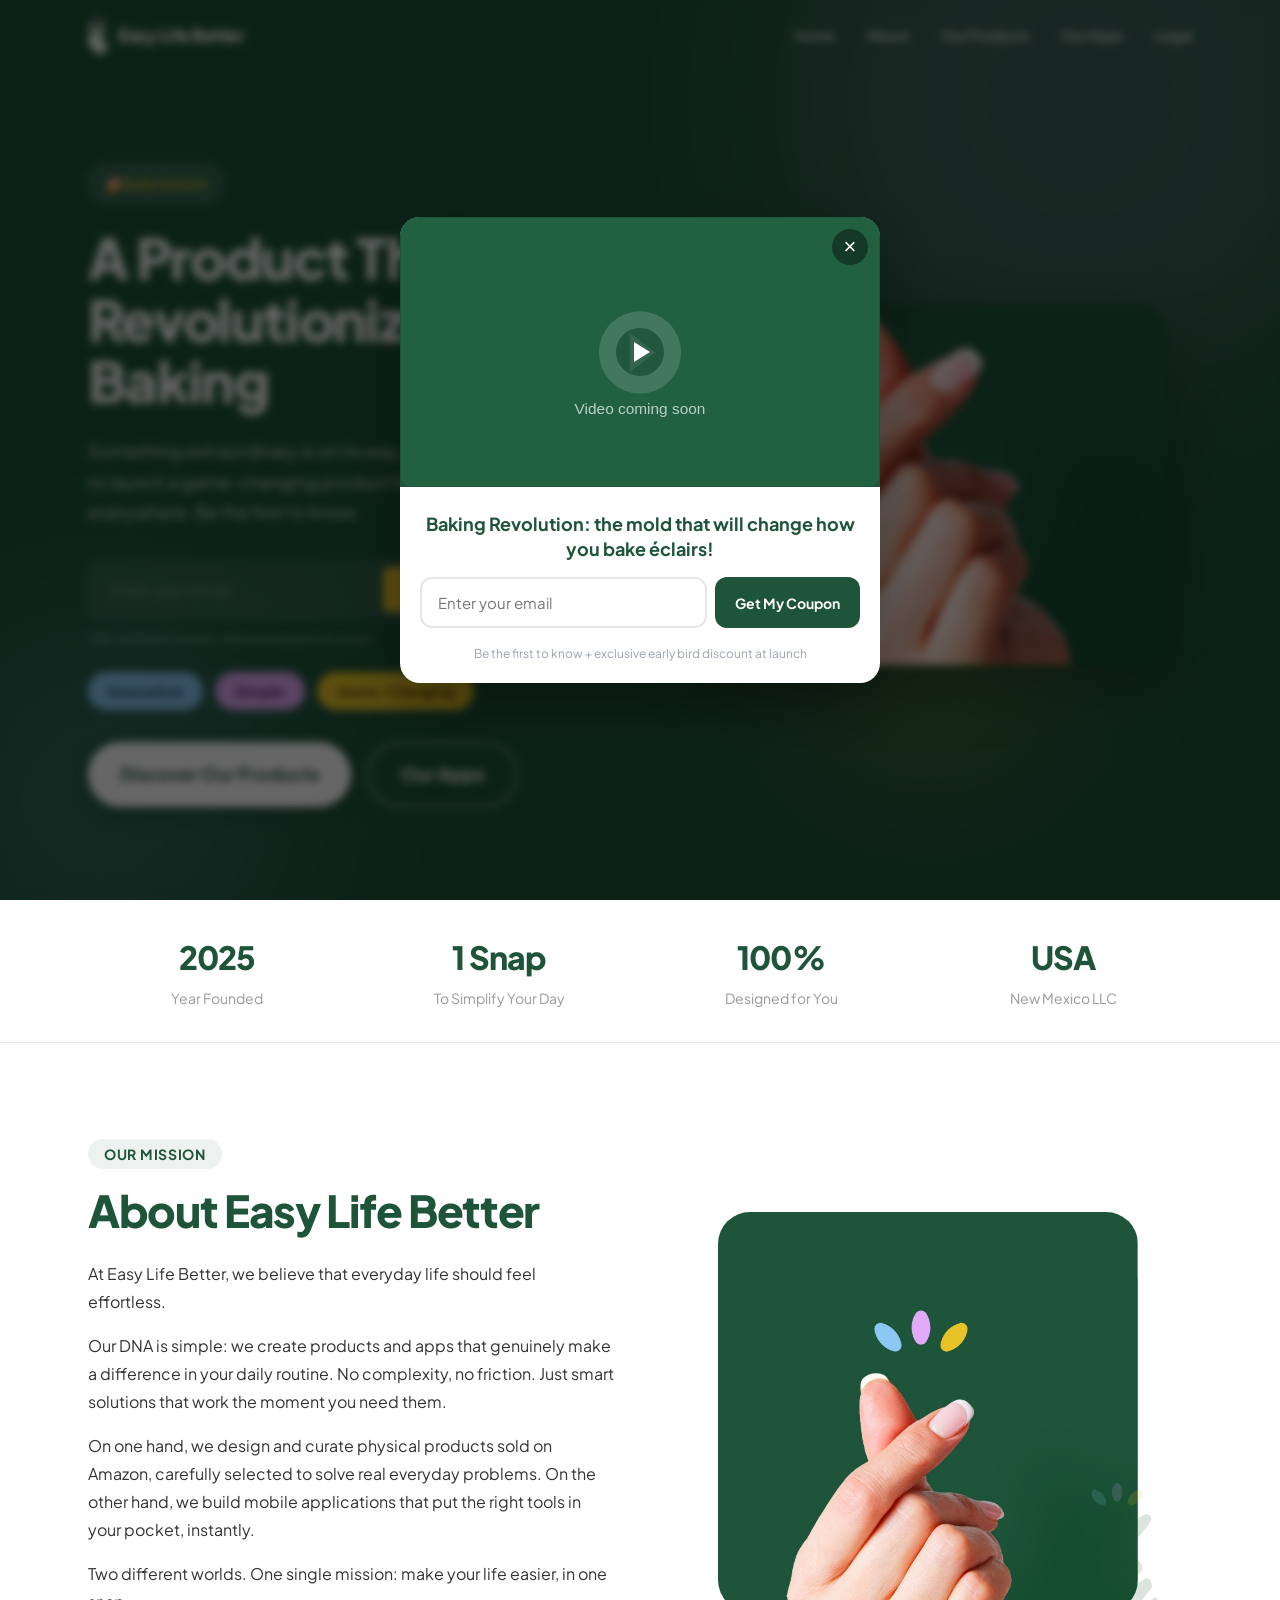
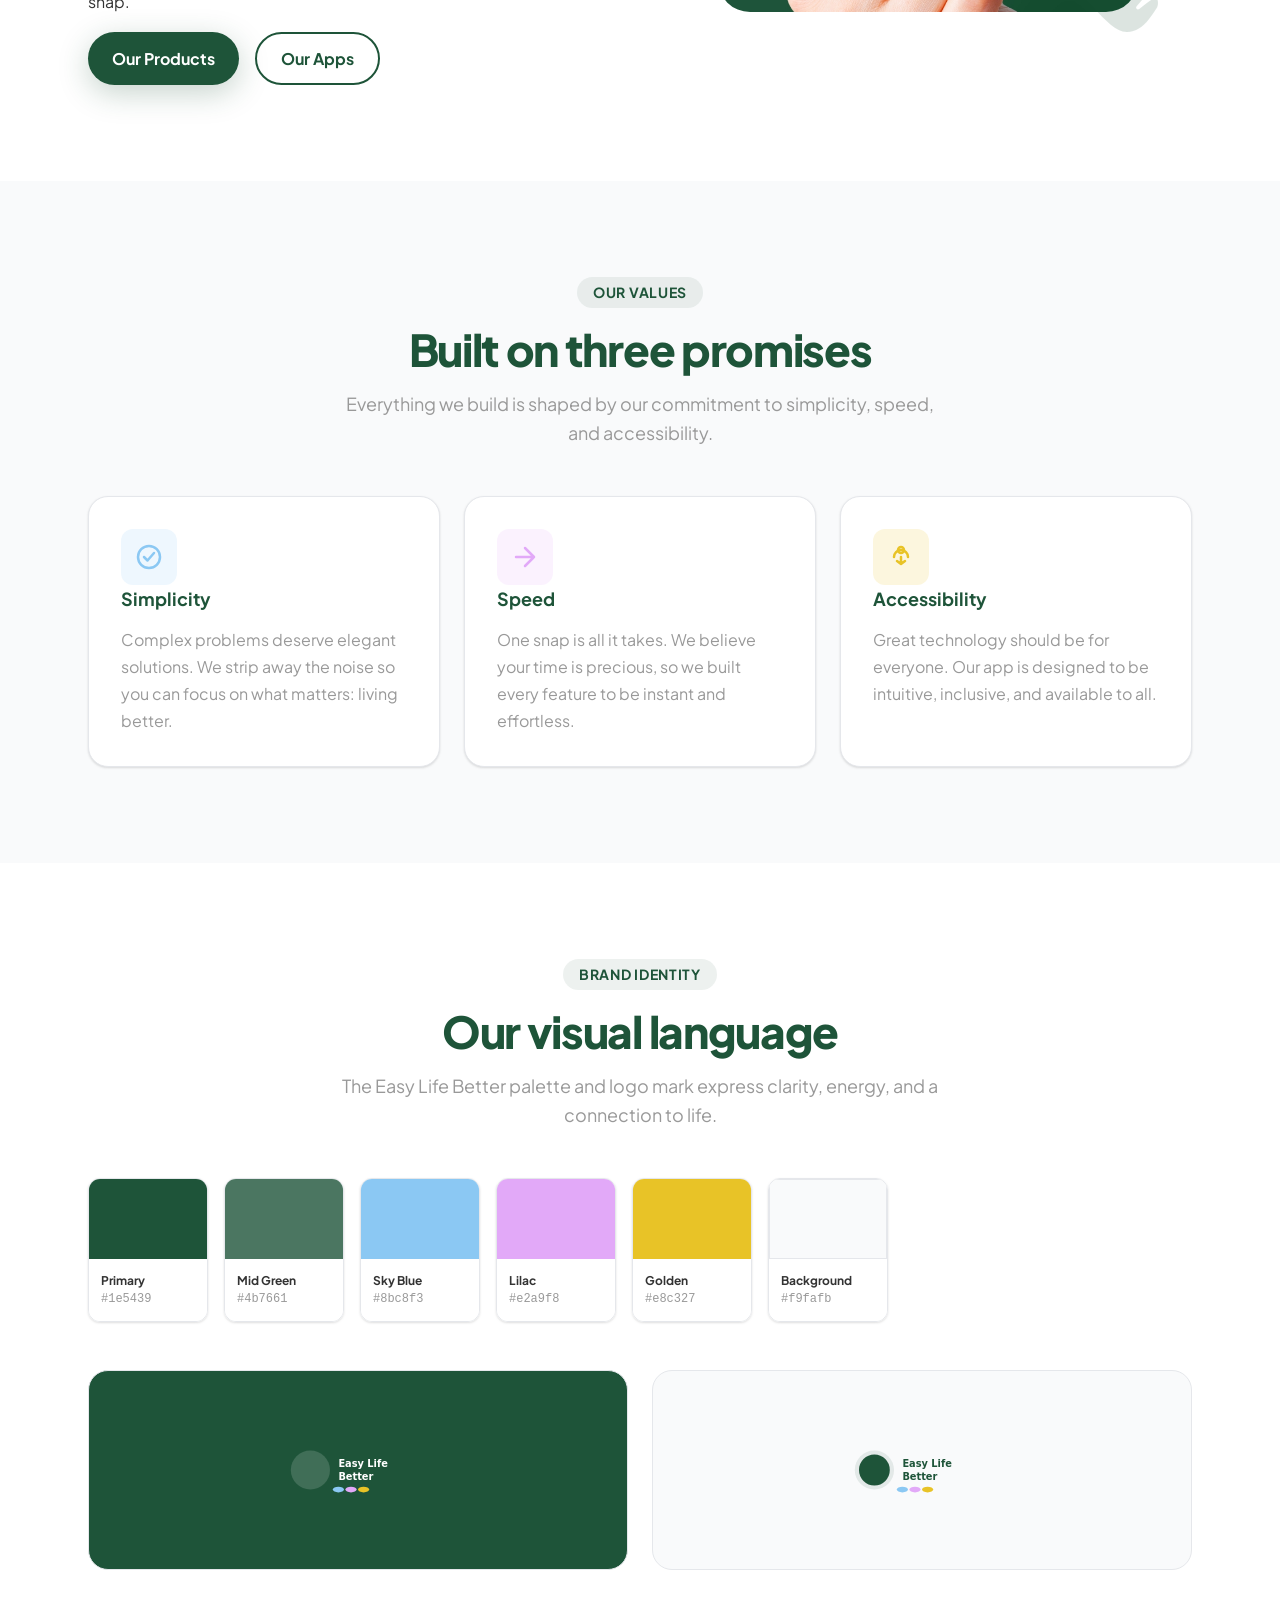
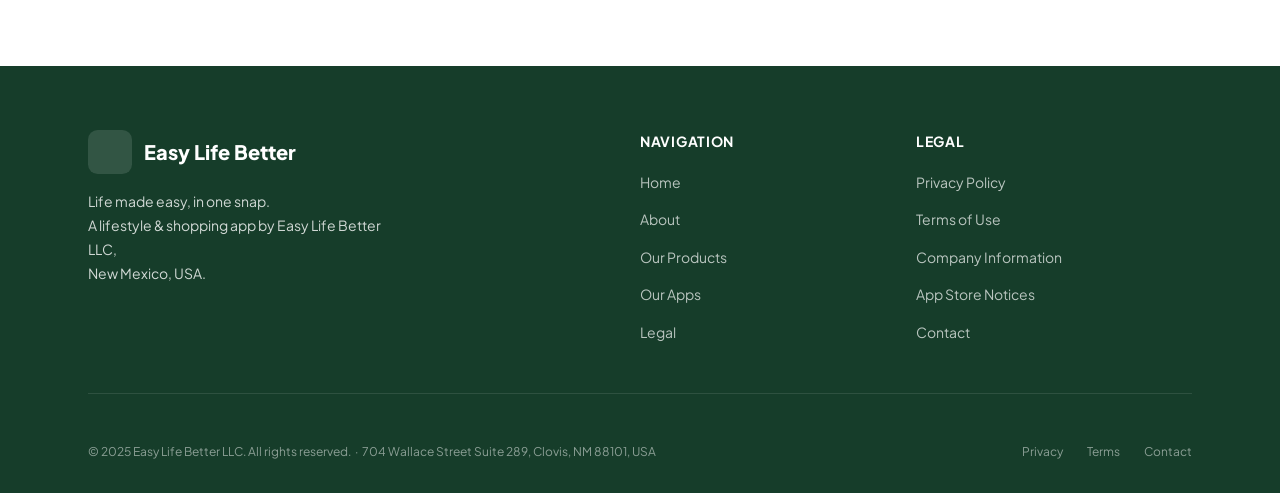
==== index.html @ def4ed50 "auto: update tunnel URL" ====
<!DOCTYPE html>
<html lang="en">
<head>
  <meta charset="UTF-8" />
  <meta name="viewport" content="width=device-width, initial-scale=1.0" />
  <title>Easy Life Better — Life Made Easy, In One Snap</title>
  <meta name="description" content="Easy Life Better designs everyday products and mobile apps to simplify your life. Discover our Amazon shop and upcoming app. Life made easy, in one snap." />
  <meta name="keywords" content="Easy Life Better, lifestyle app, shopping app, life made easy, one snap" />
  <meta name="author" content="Easy Life Better LLC" />

  <!-- Open Graph -->
  <meta property="og:type"        content="website" />
  <meta property="og:title"       content="Easy Life Better — Life Made Easy, In One Snap" />
  <meta property="og:description" content="A mobile shopping & lifestyle app that simplifies your everyday life." />
  <meta property="og:image"       content="assets/logo.png" />
  <meta property="og:url"         content="https://easylifebetter.com" />

  <!-- Twitter Card -->
  <meta name="twitter:card"        content="summary_large_image" />
  <meta name="twitter:title"       content="Easy Life Better" />
  <meta name="twitter:description" content="Life made easy, in one snap." />
  <meta name="twitter:image"       content="assets/logo.png" />

  <!-- Favicon -->
  <link rel="icon" type="image/svg+xml" href="assets/elb_picto_dark.svg" />

  <link rel="stylesheet" href="assets/style.css" />
</head>
<body>

  <!-- ═══════════════════════════════════════ EARLY BIRD MODAL -->
  <div id="earlybird-modal" class="modal-overlay" style="display:none;">
    <div class="modal-container">
      <button class="modal-close" onclick="closeModal()" aria-label="Close">&times;</button>
      <div class="modal-content">
        <div class="modal-video">
          <video id="modal-video" muted loop playsinline poster="assets/video-thumbnail.svg" style="width:100%;border-radius:12px;">
            <source src="" type="video/mp4">
          </video>
          <button class="modal-play-btn" id="modal-play-btn" onclick="playModalVideo()" aria-label="Play video">
            <svg width="48" height="48" viewBox="0 0 48 48" fill="none">
              <circle cx="24" cy="24" r="24" fill="rgba(30,84,57,0.9)"/>
              <polygon points="18,14 18,34 34,24" fill="white"/>
            </svg>
          </button>
        </div>
        <h2 class="modal-title">Baking Revolution: the mold that will change how you bake éclairs!</h2>
        <div class="modal-form">
          <input type="email" id="modal-email" placeholder="Enter your email" class="modal-input" />
          <button class="modal-btn" onclick="submitModal()">Get My Coupon</button>
        </div>
        <p class="modal-note">Be the first to know + exclusive early bird discount at launch</p>
      </div>
    </div>
  </div>

  <!-- ═══════════════════════════════════════ NAVIGATION -->
  <nav class="nav" id="main-nav" role="navigation" aria-label="Main navigation">
    <div class="container">
      <div class="nav-inner">

        <a href="index.html" class="nav-brand" aria-label="Easy Life Better home">
          <img src="assets/elb_picto.svg" alt="" height="38" />
          <span class="brand-name">Easy Life Better</span>
        </a>

        <ul class="nav-links" role="list">
          <li><a href="index.html"    class="nav-link" aria-current="page">Home</a></li>
          <li><a href="#about"        class="nav-link">About</a></li>
          <li><a href="products.html" class="nav-link">Our Products</a></li>
          <li><a href="apps.html"     class="nav-link">Our Apps</a></li>
          <li><a href="legal.html"    class="nav-link">Legal</a></li>
        </ul>

        <button class="nav-toggle burger" aria-label="Open menu" aria-expanded="false" aria-controls="mobile-menu">
          <span></span>
          <span></span>
          <span></span>
        </button>

      </div>
    </div>
  </nav>

  <!-- ═══════════════════════════════════════ HERO -->
  <section class="hero" id="hero" aria-label="Hero">

    <!-- decorative background blobs -->
    <div class="hero-blob hero-blob-1" aria-hidden="true"></div>
    <div class="hero-blob hero-blob-2" aria-hidden="true"></div>
    <div class="hero-blob hero-blob-3" aria-hidden="true"></div>

    <div class="container">
      <div class="hero-content">

        <!-- Text side -->
        <div class="hero-text">
          <div class="hero-badge" aria-label="Early access badge">
            🍰 Early Access
          </div>

          <h1 class="heading-xl hero-title">
            A Product That Will<br />Revolutionize Baking
          </h1>

          <p class="hero-subtitle">
            Something extraordinary is on its way. Easy Life Better is about to launch a
            game-changing product for pastry lovers everywhere. Be the first to know.
          </p>

          <!-- Email capture form -->
          <div class="hero-form" id="earlybird-form">
            <div class="hero-form-inner">
              <input type="email" id="earlybird-email" placeholder="Enter your email" required class="hero-form-input" />
              <button type="submit" id="earlybird-btn" class="hero-form-btn" onclick="submitEarlyBird()">
                🎯 Join the List
              </button>
            </div>
            <p class="hero-form-note" id="earlybird-note">Get notified at launch + exclusive early bird coupon</p>
            <div class="hero-form-success" id="earlybird-success" style="display:none;">
              <p>✅ You're in! Check your inbox for confirmation.</p>
            </div>
          </div>

          <!-- Brand accent tags -->
          <div class="snap-dots hero-tags" aria-label="Product highlights" style="margin-top:1rem;">
            <span class="snap-dot snap-dot-blue">Innovative</span>
            <span class="snap-dot snap-dot-purple">Simple</span>
            <span class="snap-dot snap-dot-yellow">Game-Changing</span>
          </div>

          <div class="hero-actions">
            <a href="products.html" class="btn btn-primary btn-lg" aria-label="Discover our products">
              Discover Our Products
            </a>
            <a href="apps.html" class="btn btn-outline btn-lg" aria-label="See our apps">
              Our Apps
            </a>
          </div>
        </div>

        <!-- Visual side -->
        <div class="hero-visual">
          <img
            src="assets/snap-fond-vert.jpg"
            alt="Life made easy in one snap"
            class="hero-snap-img"
            loading="eager"
          />
        </div>

      </div>
    </div>
  </section>

  <!-- ═══════════════════════════════════════ STATS BAR -->
  <div class="stats-bar" aria-label="Key figures">
    <div class="container">
      <div class="stats-inner">
        <div class="stat reveal">
          <div class="stat-number">2025</div>
          <div class="stat-label">Year Founded</div>
        </div>
        <div class="stat reveal">
          <div class="stat-number">1 Snap</div>
          <div class="stat-label">To Simplify Your Day</div>
        </div>
        <div class="stat reveal">
          <div class="stat-number">100%</div>
          <div class="stat-label">Designed for You</div>
        </div>
        <div class="stat reveal">
          <div class="stat-number">USA</div>
          <div class="stat-label">New Mexico LLC</div>
        </div>
      </div>
    </div>
  </div>

  <!-- ═══════════════════════════════════════ ABOUT -->
  <section class="about section" id="about" aria-label="About Easy Life Better">
    <div class="container">
      <div class="about-grid">

        <div class="about-text reveal">
          <div class="about-label">Our Mission</div>
          <h2 class="heading-lg about-title">About Easy Life Better</h2>
          <p class="about-desc">
            At Easy Life Better, we believe that everyday life should feel effortless.
          </p>
          <p class="about-desc">
            Our DNA is simple: we create products and apps that genuinely make a difference in your daily
            routine. No complexity, no friction. Just smart solutions that work the moment you need them.
          </p>
          <p class="about-desc">
            On one hand, we design and curate physical products sold on Amazon, carefully selected to solve
            real everyday problems. On the other hand, we build mobile applications that put the right tools
            in your pocket, instantly.
          </p>
          <p class="about-desc">
            Two different worlds. One single mission: make your life easier, in one snap.
          </p>
          <div style="display:flex;gap:1rem;flex-wrap:wrap;margin-top:0.5rem;">
            <a href="products.html" class="btn btn-primary" aria-label="See our products">Our Products</a>
            <a href="apps.html" class="btn btn-outline" style="color:var(--color-primary);border-color:var(--color-primary);" aria-label="See our apps">Our Apps</a>
          </div>
        </div>

        <div class="about-image-wrap reveal">
          <div class="about-image-card" style="position:relative;overflow:visible;padding:0;background:transparent;box-shadow:none;" aria-label="Easy Life Better snap hand image">
            <img
              src="assets/snap_hand.jpg"
              alt="Easy Life Better: life made easy in one snap"
              class="about-img"
            />
            <img
              src="assets/snap_green.svg"
              alt=""
              class="about-deco"
              aria-hidden="true"
            />
          </div>
        </div>

      </div>
    </div>
  </section>

  <!-- ═══════════════════════════════════════ VALUES -->
  <section class="values section" id="values" aria-label="Our values">
    <div class="container">

      <header class="section-header reveal">
        <div class="section-label">Our Values</div>
        <h2 class="heading-lg section-title">Built on three promises</h2>
        <p class="section-desc">Everything we build is shaped by our commitment to simplicity, speed, and accessibility.</p>
      </header>

      <div class="cards-grid">

        <!-- Simplicity -->
        <article class="value-card reveal" aria-label="Simplicity value">
          <div class="value-icon" style="background:rgba(139,200,243,0.15);" aria-hidden="true">
            <svg viewBox="0 0 28 28" fill="none" xmlns="http://www.w3.org/2000/svg">
              <circle cx="14" cy="14" r="11" stroke="#8bc8f3" stroke-width="2.5"/>
              <path d="M9 14l3.5 3.5L19 10" stroke="#8bc8f3" stroke-width="2.5" stroke-linecap="round" stroke-linejoin="round"/>
            </svg>
          </div>
          <h3 class="value-title">Simplicity</h3>
          <p class="value-desc">Complex problems deserve elegant solutions. We strip away the noise so you can focus on what matters: living better.</p>
        </article>

        <!-- Speed -->
        <article class="value-card reveal" aria-label="Speed value">
          <div class="value-icon" style="background:rgba(226,169,248,0.15);" aria-hidden="true">
            <svg viewBox="0 0 28 28" fill="none" xmlns="http://www.w3.org/2000/svg">
              <path d="M5 14h18M14 5l9 9-9 9" stroke="#e2a9f8" stroke-width="2.5" stroke-linecap="round" stroke-linejoin="round"/>
            </svg>
          </div>
          <h3 class="value-title">Speed</h3>
          <p class="value-desc">One snap is all it takes. We believe your time is precious, so we built every feature to be instant and effortless.</p>
        </article>

        <!-- Accessibility -->
        <article class="value-card reveal" aria-label="Accessibility value">
          <div class="value-icon" style="background:rgba(232,195,39,0.15);" aria-hidden="true">
            <svg viewBox="0 0 28 28" fill="none" xmlns="http://www.w3.org/2000/svg">
              <circle cx="14" cy="7" r="3" stroke="#e8c327" stroke-width="2.5"/>
              <path d="M7 14a7 7 0 0114 0M14 14v7M10 18l4 3 4-3" stroke="#e8c327" stroke-width="2.5" stroke-linecap="round" stroke-linejoin="round"/>
            </svg>
          </div>
          <h3 class="value-title">Accessibility</h3>
          <p class="value-desc">Great technology should be for everyone. Our app is designed to be intuitive, inclusive, and available to all.</p>
        </article>

      </div>
    </div>
  </section>

  <!-- ═══════════════════════════════════════ BRAND IDENTITY -->
  <section class="brand-identity section" id="brand" aria-label="Brand identity">
    <div class="container">

      <header class="section-header reveal">
        <div class="section-label">Brand Identity</div>
        <h2 class="heading-lg section-title">Our visual language</h2>
        <p class="section-desc">The Easy Life Better palette and logo mark express clarity, energy, and a connection to life.</p>
      </header>

      <!-- Colour swatches -->
      <div class="brand-swatches reveal" role="list" aria-label="Brand colour palette">

        <div class="swatch" role="listitem">
          <div class="swatch-color" style="background:#1e5439;" aria-label="Primary green colour"></div>
          <div class="swatch-info">
            <div class="swatch-name">Primary</div>
            <div class="swatch-hex">#1e5439</div>
          </div>
        </div>

        <div class="swatch" role="listitem">
          <div class="swatch-color" style="background:#4b7661;" aria-label="Mid green colour"></div>
          <div class="swatch-info">
            <div class="swatch-name">Mid Green</div>
            <div class="swatch-hex">#4b7661</div>
          </div>
        </div>

        <div class="swatch" role="listitem">
          <div class="swatch-color" style="background:#8bc8f3;" aria-label="Accent blue colour"></div>
          <div class="swatch-info">
            <div class="swatch-name">Sky Blue</div>
            <div class="swatch-hex">#8bc8f3</div>
          </div>
        </div>

        <div class="swatch" role="listitem">
          <div class="swatch-color" style="background:#e2a9f8;" aria-label="Accent purple colour"></div>
          <div class="swatch-info">
            <div class="swatch-name">Lilac</div>
            <div class="swatch-hex">#e2a9f8</div>
          </div>
        </div>

        <div class="swatch" role="listitem">
          <div class="swatch-color" style="background:#e8c327;" aria-label="Accent yellow colour"></div>
          <div class="swatch-info">
            <div class="swatch-name">Golden</div>
            <div class="swatch-hex">#e8c327</div>
          </div>
        </div>

        <div class="swatch" role="listitem">
          <div class="swatch-color" style="background:#f9fafb;border:1px solid #e5e7eb;" aria-label="Light background colour"></div>
          <div class="swatch-info">
            <div class="swatch-name">Background</div>
            <div class="swatch-hex">#f9fafb</div>
          </div>
        </div>

      </div>

      <!-- Logo variants -->
      <div class="brand-logo-variants reveal" aria-label="Logo variants">

        <div class="logo-variant logo-variant-dark" aria-label="Logo on dark green background">
          <svg width="140" height="80" viewBox="0 0 200 80" fill="none" xmlns="http://www.w3.org/2000/svg" aria-label="Easy Life Better logo on dark background">
            <circle cx="32" cy="40" r="28" fill="white" fill-opacity="0.15"/>
            <text x="32" y="52" text-anchor="middle" font-size="30" font-family="system-ui">🌿</text>
            <text x="72" y="36" font-size="14" font-weight="800" fill="white" font-family="system-ui, sans-serif">Easy Life</text>
            <text x="72" y="54" font-size="14" font-weight="800" fill="white" font-family="system-ui, sans-serif">Better</text>
            <ellipse cx="72" cy="68" rx="8" ry="4" fill="#8bc8f3"/>
            <ellipse cx="90" cy="68" rx="8" ry="4" fill="#e2a9f8"/>
            <ellipse cx="108" cy="68" rx="8" ry="4" fill="#e8c327"/>
          </svg>
        </div>

        <div class="logo-variant logo-variant-light" aria-label="Logo on light background">
          <svg width="140" height="80" viewBox="0 0 200 80" fill="none" xmlns="http://www.w3.org/2000/svg" aria-label="Easy Life Better logo on light background">
            <circle cx="32" cy="40" r="28" fill="#1e5439" fill-opacity="0.1"/>
            <circle cx="32" cy="40" r="22" fill="#1e5439"/>
            <text x="32" y="52" text-anchor="middle" font-size="26" font-family="system-ui">🌿</text>
            <text x="72" y="36" font-size="14" font-weight="800" fill="#1e5439" font-family="system-ui, sans-serif">Easy Life</text>
            <text x="72" y="54" font-size="14" font-weight="800" fill="#1e5439" font-family="system-ui, sans-serif">Better</text>
            <ellipse cx="72" cy="68" rx="8" ry="4" fill="#8bc8f3"/>
            <ellipse cx="90" cy="68" rx="8" ry="4" fill="#e2a9f8"/>
            <ellipse cx="108" cy="68" rx="8" ry="4" fill="#e8c327"/>
          </svg>
        </div>

      </div>
    </div>
  </section>

  <!-- ═══════════════════════════════════════ FOOTER -->
  <footer class="footer" role="contentinfo" aria-label="Site footer">
    <div class="container">

      <div class="footer-top">

        <!-- Brand col -->
        <div>
          <div class="footer-brand-logo">
            <svg width="44" height="44" viewBox="0 0 72 72" fill="none" xmlns="http://www.w3.org/2000/svg" aria-hidden="true">
              <rect width="72" height="72" rx="16" fill="white" fill-opacity="0.12"/>
              <text x="36" y="52" text-anchor="middle" font-size="38" font-family="system-ui">🌿</text>
            </svg>
            <span class="footer-brand-name">Easy Life Better</span>
          </div>
          <p class="footer-brand-desc">
            Life made easy, in one snap.<br />
            A lifestyle &amp; shopping app by Easy Life Better LLC,<br />
            New Mexico, USA.
          </p>
        </div>

        <!-- Navigation col -->
        <div>
          <div class="footer-col-title">Navigation</div>
          <ul class="footer-links" role="list">
            <li><a href="index.html"      class="footer-link">Home</a></li>
            <li><a href="#about"          class="footer-link">About</a></li>
            <li><a href="products.html"   class="footer-link">Our Products</a></li>
            <li><a href="apps.html"       class="footer-link">Our Apps</a></li>
            <li><a href="legal.html"      class="footer-link">Legal</a></li>
          </ul>
        </div>

        <!-- Legal col -->
        <div>
          <div class="footer-col-title">Legal</div>
          <ul class="footer-links" role="list">
            <li><a href="legal.html#privacy-policy" class="footer-link">Privacy Policy</a></li>
            <li><a href="legal.html#terms-of-use"   class="footer-link">Terms of Use</a></li>
            <li><a href="legal.html#company-info"   class="footer-link">Company Information</a></li>
            <li><a href="legal.html#app-notices"    class="footer-link">App Store Notices</a></li>
            <li><a href="legal.html#contact"        class="footer-link">Contact</a></li>
          </ul>
        </div>

      </div>

      <!-- Footer bottom -->
      <div class="footer-bottom">
        <p class="footer-copy">
          © 2025 Easy Life Better LLC. All rights reserved. &nbsp;·&nbsp;
          704 Wallace Street Suite 289, Clovis, NM 88101, USA
        </p>
        <div class="footer-legal-links">
          <a href="legal.html#privacy-policy" class="footer-legal-link">Privacy</a>
          <a href="legal.html#terms-of-use"   class="footer-legal-link">Terms</a>
          <a href="legal.html#contact"         class="footer-legal-link">Contact</a>
        </div>
      </div>

    </div>
  </footer>

  <!-- ═══════════════════════════════════════ SCRIPTS -->
  <script>
    // Navbar scroll + logo swap
    const nav = document.getElementById('main-nav');
    const logo = document.querySelector('.nav-brand img');
    window.addEventListener('scroll', () => {
      if (window.scrollY > 60) {
        nav.classList.add('scrolled');
        if (logo) logo.src = 'assets/elb_picto_dark.svg';
      } else {
        nav.classList.remove('scrolled');
        if (logo) logo.src = 'assets/elb_picto.svg';
      }
    }, { passive: true });
    // Run once on load
    if (window.scrollY > 60) {
      nav.classList.add('scrolled');
      if (logo) logo.src = 'assets/elb_picto_dark.svg';
    }

    // Burger menu
    const burger = document.querySelector('.burger');
    const navLinks = document.querySelector('.nav-links');
    if (burger && navLinks) {
      burger.addEventListener('click', () => {
        navLinks.classList.toggle('nav-open');
        burger.classList.toggle('active');
        burger.setAttribute('aria-expanded', navLinks.classList.contains('nav-open'));
      });
      document.querySelectorAll('.nav-links a').forEach(link => {
        link.addEventListener('click', () => {
          navLinks.classList.remove('nav-open');
          burger.classList.remove('active');
          burger.setAttribute('aria-expanded', 'false');
        });
      });
    }

    // Scroll reveal
    const revealObserver = new IntersectionObserver(
      entries => entries.forEach(e => { if (e.isIntersecting) { e.target.classList.add('visible'); revealObserver.unobserve(e.target); } }),
      { threshold: 0.12 }
    );
    document.querySelectorAll('.reveal').forEach(el => revealObserver.observe(el));

    // Early bird email capture
    const API_URL = 'https://lancaster-dist-passenger-accommodation.trycloudflare.com/api/subscribe';
    // Fallback: try to discover live tunnel URL from the API server itself
    // When the tunnel changes, update this URL. Check /api/discover on the API for the authoritative URL.
    async function submitEarlyBird() {
      const email = document.getElementById('earlybird-email').value.trim();
      const btn = document.getElementById('earlybird-btn');
      const note = document.getElementById('earlybird-note');
      const success = document.getElementById('earlybird-success');
      if (!email || !email.includes('@')) { alert('Please enter a valid email.'); return; }
      btn.disabled = true; btn.textContent = 'Sending...';
      try {
        const r = await fetch(API_URL, {
          method: 'POST',
          headers: { 'Content-Type': 'application/json' },
          body: JSON.stringify({ email })
        });
        const d = await r.json();
        if (d.ok) {
          document.getElementById('earlybird-form').querySelector('.hero-form-inner').style.display = 'none';
          note.style.display = 'none';
          success.style.display = 'block';
          if (typeof closeModal === 'function') closeModal();
        } else {
          alert(d.error || 'Something went wrong. Try again.');
          btn.disabled = false; btn.textContent = '🎯 Join the List';
        }
      } catch(err) {
        alert('Network error. Please try again later.');
        btn.disabled = false; btn.textContent = '🎯 Join the List';
      }
    }

    // Modal functions
    function showModal() {
      const shown = localStorage.getItem('elb-modal-shown');
      if (!shown) {
        document.getElementById('earlybird-modal').style.display = 'flex';
      }
    }
    function closeModal() {
      document.getElementById('earlybird-modal').style.display = 'none';
      localStorage.setItem('elb-modal-shown', 'true');
      const vid = document.getElementById('modal-video');
      if (vid) vid.pause();
    }
    function playModalVideo() {
      const vid = document.getElementById('modal-video');
      const btn = document.getElementById('modal-play-btn');
      if (vid) { vid.play(); btn.style.display = 'none'; }
    }
    async function submitModal() {
      const email = document.getElementById('modal-email').value.trim();
      const btn = document.querySelector('.modal-btn');
      if (!email || !email.includes('@')) { alert('Please enter a valid email.'); return; }
      btn.disabled = true; btn.textContent = 'Sending...';
      try {
        const r = await fetch(API_URL, {
          method: 'POST',
          headers: { 'Content-Type': 'application/json' },
          body: JSON.stringify({ email })
        });
        const d = await r.json();
        if (d.ok) {
          document.querySelector('.modal-form').innerHTML = '<p style="text-align:center;color:#10b981;font-weight:700;padding:10px;">You\'re in! Check your inbox.</p>';
          document.querySelector('.modal-note').textContent = 'Welcome to the Early Birds!';
        } else {
          alert(d.error || 'Something went wrong.');
          btn.disabled = false; btn.textContent = 'Get My Coupon';
        }
      } catch(err) {
        alert('Network error. Try again.');
        btn.disabled = false; btn.textContent = 'Get My Coupon';
      }
    }
    // Show modal on load (delay for page render)
    setTimeout(showModal, 1500);
  </script>

</body>
</html>
---- assets/style.css ----
/* ============================================================
   Easy Life Better LLC — Global Styles
   Brand CSS Variables + Design System
   ============================================================ */

@import url('https://fonts.googleapis.com/css2?family=Plus+Jakarta+Sans:wght@400;600;700;800&display=swap');

/* ── Design Tokens ────────────────────────────────────────── */
:root {
  /* Primary palette */
  --color-primary:        #1e5439;
  --color-primary-dark:   #163d2a;
  --color-primary-mid:    #4b7661;
  --color-primary-light:  rgba(120,152,136,0.5);

  /* Accent colours (snap fingers) */
  --color-accent-purple:  #e2a9f8;
  --color-accent-blue:    #8bc8f3;
  --color-accent-yellow:  #e8c327;

  /* Neutrals */
  --color-white:  #ffffff;
  --color-bg:     #f9fafb;
  --color-text:   #333333;
  --color-gray:   #999999;
  --color-border: #e5e7eb;

  /* Typography */
  --font-family: 'Plus Jakarta Sans', -apple-system, BlinkMacSystemFont, 'Segoe UI', sans-serif;
  --font-size-xs:   0.75rem;
  --font-size-sm:   0.875rem;
  --font-size-base: 1rem;
  --font-size-lg:   1.125rem;
  --font-size-xl:   1.25rem;
  --font-size-2xl:  1.5rem;
  --font-size-3xl:  2rem;
  --font-size-4xl:  2.75rem;
  --font-size-5xl:  3.5rem;

  /* Spacing */
  --space-1:  0.25rem;
  --space-2:  0.5rem;
  --space-3:  0.75rem;
  --space-4:  1rem;
  --space-6:  1.5rem;
  --space-8:  2rem;
  --space-12: 3rem;
  --space-16: 4rem;
  --space-20: 5rem;
  --space-24: 6rem;

  /* Radius */
  --radius-sm:   0.375rem;
  --radius-md:   0.75rem;
  --radius-lg:   1.25rem;
  --radius-xl:   2rem;
  --radius-full: 9999px;

  /* Shadows */
  --shadow-sm:  0 1px 3px rgba(0,0,0,0.08), 0 1px 2px rgba(0,0,0,0.06);
  --shadow-md:  0 4px 16px rgba(0,0,0,0.10);
  --shadow-lg:  0 10px 40px rgba(0,0,0,0.12);
  --shadow-green: 0 8px 30px rgba(30,84,57,0.25);

  /* Transitions */
  --transition-fast:   150ms ease;
  --transition-base:   250ms ease;
  --transition-slow:   400ms ease;
}

/* ── Reset & Base ─────────────────────────────────────────── */
*, *::before, *::after { box-sizing: border-box; margin: 0; padding: 0; }

html { scroll-behavior: smooth; -webkit-text-size-adjust: 100%; }

/* Screen-reader only */
.sr-only {
  position: absolute;
  width: 1px; height: 1px;
  padding: 0; margin: -1px;
  overflow: hidden;
  clip: rect(0,0,0,0);
  white-space: nowrap;
  border: 0;
}

body {
  font-family: var(--font-family);
  font-size: var(--font-size-base);
  color: var(--color-text);
  background: var(--color-bg);
  line-height: 1.6;
  -webkit-font-smoothing: antialiased;
}

img { max-width: 100%; display: block; }
a  { color: inherit; text-decoration: none; }
ul { list-style: none; }

/* ── Typography helpers ───────────────────────────────────── */
.heading-xl {
  font-size: clamp(var(--font-size-3xl), 5vw, var(--font-size-5xl));
  font-weight: 800;
  letter-spacing: -0.03em;
  line-height: 1.1;
}
.heading-lg {
  font-size: clamp(var(--font-size-2xl), 3.5vw, var(--font-size-4xl));
  font-weight: 800;
  letter-spacing: -0.03em;
  line-height: 1.15;
}
.heading-md {
  font-size: var(--font-size-2xl);
  font-weight: 700;
  letter-spacing: -0.02em;
}
.heading-sm {
  font-size: var(--font-size-xl);
  font-weight: 700;
  letter-spacing: -0.01em;
}

/* ── Layout helpers ───────────────────────────────────────── */
.container {
  width: 100%;
  max-width: 1200px;
  margin: 0 auto;
  padding: 0 var(--space-6);
}
@media (min-width: 768px)  { .container { padding: 0 var(--space-8); } }
@media (min-width: 1280px) { .container { padding: 0 var(--space-12); } }

.section { padding: var(--space-16) 0; }
@media (min-width: 768px) { .section { padding: var(--space-24) 0; } }

/* ── Buttons ──────────────────────────────────────────────── */
.btn {
  display: inline-flex;
  align-items: center;
  gap: var(--space-2);
  padding: var(--space-3) var(--space-6);
  border-radius: var(--radius-full);
  font-family: var(--font-family);
  font-size: var(--font-size-base);
  font-weight: 700;
  cursor: pointer;
  border: none;
  transition: transform var(--transition-base), box-shadow var(--transition-base), background var(--transition-base);
  white-space: nowrap;
}
.btn:hover  { transform: translateY(-2px) scale(1.02); }
.btn:active { transform: translateY(0) scale(0.98); }

.btn-primary {
  background: var(--color-primary);
  color: var(--color-white);
  box-shadow: var(--shadow-green);
}
.btn-primary:hover  { background: var(--color-primary-dark); box-shadow: 0 12px 36px rgba(30,84,57,0.35); }

.btn-outline {
  background: transparent;
  color: var(--color-white);
  border: 2px solid rgba(255,255,255,0.6);
}
.btn-outline:hover { background: rgba(255,255,255,0.12); border-color: var(--color-white); }

.btn-lg { padding: var(--space-4) var(--space-8); font-size: var(--font-size-lg); }

/* ── Navigation ───────────────────────────────────────────── */
.nav {
  position: fixed;
  top: 0;
  left: 0;
  right: 0;
  z-index: 100;
  padding: var(--space-4) 0;
  transition: background var(--transition-base), box-shadow var(--transition-base);
}
.nav.scrolled {
  background: rgba(255,255,255,0.96);
  backdrop-filter: blur(12px);
  -webkit-backdrop-filter: blur(12px);
  box-shadow: var(--shadow-sm);
}
.nav-inner {
  display: flex;
  align-items: center;
  justify-content: space-between;
  gap: var(--space-8);
}
.nav-logo { display: flex; align-items: center; gap: var(--space-3); }
.nav-logo-img { height: 40px; width: auto; }
.nav-logo-text {
  font-size: var(--font-size-lg);
  font-weight: 800;
  color: var(--color-white);
  letter-spacing: -0.02em;
  transition: color var(--transition-base);
}
.nav.scrolled .nav-logo-text { color: var(--color-primary); }

/* ── Nav brand (picto + name) ─────────────────────────────── */
.nav-brand {
  display: flex;
  align-items: center;
  gap: 10px;
  text-decoration: none;
}
.nav-brand img { height: 38px; width: auto; transition: none; }
.brand-name {
  font-size: 1.1rem;
  font-weight: 800;
  color: white;
  letter-spacing: -0.03em;
  transition: color var(--transition-base);
}
.nav.scrolled .brand-name { color: #1e5439; }
.nav.scrolled .nav-brand img { content: url('elb_picto_dark.svg'); }

.nav-links {
  display: flex;
  align-items: center;
  gap: var(--space-8);
}
.nav-link {
  font-size: var(--font-size-sm);
  font-weight: 600;
  color: rgba(255,255,255,0.85);
  transition: color var(--transition-fast);
  position: relative;
}
.nav-link::after {
  content: '';
  position: absolute;
  bottom: -4px; left: 0; right: 0;
  height: 2px;
  background: var(--color-accent-yellow);
  border-radius: 2px;
  transform: scaleX(0);
  transition: transform var(--transition-base);
}
.nav-link:hover { color: var(--color-white); }
.nav-link:hover::after { transform: scaleX(1); }

.nav.scrolled .nav-link { color: #1e5439; }
.nav.scrolled .nav-link:hover { color: var(--color-primary-dark); }
.nav.scrolled .burger span { background: #1e5439; }

.nav-cta { margin-left: var(--space-4); }

/* Mobile nav toggle / burger */
.nav-toggle {
  display: none;
  flex-direction: column;
  gap: 5px;
  cursor: pointer;
  padding: 4px;
  background: none;
  border: none;
}
.burger {
  display: none;
  flex-direction: column;
  gap: 5px;
  cursor: pointer;
  padding: 4px;
  background: none;
  border: none;
}
.nav-toggle span,
.burger span {
  display: block;
  width: 24px;
  height: 2px;
  background: var(--color-white);
  border-radius: 2px;
  transform-origin: center;
  transition: transform 0.3s ease, opacity 0.3s ease, width 0.3s ease;
}
.nav.scrolled .nav-toggle span { background: #1e5439; }
.burger.active span:nth-child(1) { transform: translateY(7px) rotate(45deg); }
.burger.active span:nth-child(2) { opacity: 0; transform: scaleX(0); }
.burger.active span:nth-child(3) { transform: translateY(-7px) rotate(-45deg); }

@media (max-width: 767px) {
  .nav-links { display: none; }
  .nav-toggle { display: flex; }
}

/* ── Mobile burger menu ───────────────────────────────────── */
@media (max-width: 768px) {
  .nav-links {
    flex-direction: column;
    position: absolute;
    top: 70px;
    left: 0;
    right: 0;
    background: #1e5439;
    padding: 1.5rem 2rem;
    gap: 1.2rem;
    z-index: 999;
  }
  .nav-links.nav-open {
    display: flex;
  }
  .nav-links .nav-link { color: rgba(255,255,255,0.9) !important; }
  .nav-links .nav-link:hover { color: var(--color-accent-yellow) !important; }
}

/* ── Hero snap image ─────────────────────────────────────── */
.hero-snap-img {
  width: 100%;
  max-width: 480px;
  border-radius: var(--radius-xl);
  object-fit: cover;
  object-position: center center;
  aspect-ratio: 4/3;
  box-shadow: 0 20px 60px rgba(0,0,0,0.28);
  display: block;
}

/* ── About decorative element ────────────────────────────── */
.about-deco {
  width: 80px;
  opacity: 0.15;
  position: absolute;
  bottom: -20px;
  right: -20px;
  pointer-events: none;
}
.about-img {
  width: 100%;
  border-radius: var(--radius-xl);
  object-fit: cover;
  max-height: 400px;
  display: block;
}

/* ── Global tag / badge padding fix ─────────────────────── */
.snap-dot, .hero-tags span, .apps-oval,
[class*="badge"]:not(.hero-badge),
[class*="pill"] {
  padding: 8px 20px;
}
.hero-badge { padding: var(--space-2) var(--space-4); }

/* ── Amazon button padding ───────────────────────────────── */
.btn-amazon {
  padding: 14px 32px !important;
}

/* ── Hero Section ─────────────────────────────────────────── */
.hero {
  background: var(--color-primary);
  min-height: 100vh;
  display: flex;
  align-items: center;
  position: relative;
  overflow: clip; /* clips blobs but allows flex children to overflow on inline axis */
  padding-top: 70px;
}

/* Hero-specific button overrides: need contrast against dark green bg */
.hero .btn-primary {
  background: #ffffff;
  color: #1e5439;
  box-shadow: 0 8px 24px rgba(0,0,0,0.15);
}
.hero .btn-primary:hover {
  background: #f0f0f0;
  box-shadow: 0 12px 32px rgba(0,0,0,0.2);
  transform: translateY(-2px) scale(1.02);
}
.hero .btn-outline {
  background: transparent;
  color: white;
  border: 2px solid rgba(255,255,255,0.5);
}
.hero .btn-outline:hover {
  border-color: white;
  background: rgba(255,255,255,0.08);
}

/* Decorative background blobs */
.hero-blob {
  position: absolute;
  border-radius: 50%;
  filter: blur(80px);
  opacity: 0.15;
  pointer-events: none;
}
.hero-blob-1 {
  width: 600px; height: 600px;
  background: var(--color-accent-purple);
  top: -200px; right: -100px;
}
.hero-blob-2 {
  width: 400px; height: 400px;
  background: var(--color-accent-blue);
  bottom: -100px; left: -100px;
}
.hero-blob-3 {
  width: 300px; height: 300px;
  background: var(--color-accent-yellow);
  bottom: 100px; right: 200px;
}

.hero-content {
  position: relative;
  z-index: 1;
  display: grid;
  grid-template-columns: 1fr;
  gap: var(--space-12);
  align-items: center;
  padding: var(--space-6) 0 var(--space-16);
  overflow: visible;
}
@media (min-width: 768px) {
  .hero-content { grid-template-columns: 1fr 1fr; padding: var(--space-20) 0; }
}
@media (max-width: 767px) {
  .hero-text { padding: 0; overflow: visible; }
  .snap-dots { padding-right: var(--space-4); }
}

.hero-text { color: var(--color-white); }

.hero-badge {
  display: inline-flex;
  align-items: center;
  gap: var(--space-2);
  padding: var(--space-2) var(--space-4);
  background: rgba(255,255,255,0.12);
  border: 1px solid rgba(255,255,255,0.2);
  border-radius: var(--radius-full);
  font-size: var(--font-size-sm);
  font-weight: 600;
  color: var(--color-accent-yellow);
  margin-bottom: var(--space-6);
  animation: fadeSlideUp 0.6s ease both;
}

.hero-title {
  margin-bottom: var(--space-6);
  color: var(--color-white);
  animation: fadeSlideUp 0.7s ease both;
  animation-delay: 0.1s;
}

.hero-subtitle {
  font-size: var(--font-size-lg);
  color: rgba(255,255,255,0.8);
  line-height: 1.7;
  margin-bottom: var(--space-8);
  animation: fadeSlideUp 0.7s ease both;
  animation-delay: 0.2s;
}

.hero-actions {
  display: flex;
  flex-wrap: wrap;
  gap: var(--space-4);
  animation: fadeSlideUp 0.7s ease both;
  animation-delay: 0.3s;
}

/* Early bird email form */
.hero-form {
  margin-bottom: var(--space-6);
  animation: fadeSlideUp 0.7s ease both;
  animation-delay: 0.25s;
}
.hero-form-inner {
  display: flex;
  gap: 8px;
  max-width: 440px;
  background: rgba(255,255,255,0.08);
  border: 1px solid rgba(255,255,255,0.12);
  border-radius: var(--radius-md);
  padding: 6px;
}
.hero-form-input {
  flex: 1;
  padding: 12px 16px;
  border: none;
  background: transparent;
  color: #fff;
  font-size: var(--font-size-base);
  font-family: var(--font-family);
  outline: none;
}
.hero-form-input::placeholder { color: rgba(255,255,255,0.4); }
.hero-form-btn {
  padding: 12px 20px;
  border: none;
  background: var(--color-accent-yellow);
  color: var(--color-primary-dark);
  font-weight: 700;
  font-size: var(--font-size-sm);
  border-radius: var(--radius-sm);
  cursor: pointer;
  white-space: nowrap;
  transition: opacity 0.2s;
  font-family: var(--font-family);
}
.hero-form-btn:hover { opacity: 0.9; }
.hero-form-btn:disabled { opacity: 0.5; cursor: not-allowed; }
.hero-form-note {
  font-size: var(--font-size-xs);
  color: rgba(255,255,255,0.5);
  margin-top: 10px;
  margin-left: 2px;
}
.hero-form-success {
  border: 1px solid rgba(16,185,129,0.3);
  background: rgba(16,185,129,0.1);
  border-radius: var(--radius-md);
  padding: 16px 20px;
  margin-top: 8px;
}
.hero-form-success p {
  color: #34d399;
  font-size: var(--font-size-sm);
  font-weight: 600;
  margin: 0;
}

/* Snap dots / tag pills decoration */
.snap-dots {
  display: flex;
  flex-wrap: wrap;
  gap: var(--space-3);
  margin-top: var(--space-6);
  margin-bottom: 32px;
  overflow: visible;
  animation: fadeSlideUp 0.7s ease both;
  animation-delay: 0.4s;
}
.snap-dot {
  padding: 8px 20px;
  border-radius: var(--radius-full);
  font-size: var(--font-size-sm);
  font-weight: 700;
  letter-spacing: 0.02em;
  white-space: nowrap;
  display: inline-block;
}
.snap-dot-blue   { background: var(--color-accent-blue);   color: #1a3a52; }
.snap-dot-purple { background: var(--color-accent-purple); color: #4a1a6b; }
.snap-dot-yellow { background: var(--color-accent-yellow); color: #5a4200; }

/* Hero visual */
.hero-visual {
  display: flex;
  justify-content: center;
  align-items: center;
  animation: fadeSlideUp 0.8s ease both;
  animation-delay: 0.25s;
}

.hero-phone-mockup {
  position: relative;
  width: 280px;
}
@media (min-width: 768px) { .hero-phone-mockup { width: 320px; } }

.hero-card {
  background: rgba(255,255,255,0.1);
  backdrop-filter: blur(20px);
  -webkit-backdrop-filter: blur(20px);
  border: 1px solid rgba(255,255,255,0.2);
  border-radius: var(--radius-xl);
  padding: var(--space-8);
  text-align: center;
  color: var(--color-white);
}
.hero-card-logo {
  width: 100px;
  height: 100px;
  margin: 0 auto var(--space-4);
  border-radius: var(--radius-lg);
  overflow: hidden;
  background: rgba(255,255,255,0.15);
  display: flex;
  align-items: center;
  justify-content: center;
}
.hero-card-logo img { width: 80px; height: 80px; object-fit: contain; }
.hero-card-name { font-size: var(--font-size-xl); font-weight: 800; margin-bottom: var(--space-2); }
.hero-card-slogan { font-size: var(--font-size-sm); color: rgba(255,255,255,0.7); margin-bottom: var(--space-6); }
.hero-card-dots {
  display: flex;
  justify-content: center;
  gap: var(--space-2);
  margin-bottom: var(--space-6);
}
.hero-card-dot {
  width: 14px; height: 14px;
  border-radius: 50%;
}
.hero-card-dot.blue   { background: var(--color-accent-blue); }
.hero-card-dot.purple { background: var(--color-accent-purple); }
.hero-card-dot.yellow { background: var(--color-accent-yellow); }

.hero-card-btn {
  display: block;
  padding: var(--space-3) var(--space-6);
  background: var(--color-white);
  color: var(--color-primary);
  border-radius: var(--radius-full);
  font-weight: 700;
  font-size: var(--font-size-sm);
  transition: transform var(--transition-base), box-shadow var(--transition-base);
}
.hero-card-btn:hover { transform: scale(1.04); box-shadow: var(--shadow-md); }

/* ── Stats bar ────────────────────────────────────────────── */
.stats-bar {
  background: var(--color-white);
  padding: var(--space-8) 0;
  border-bottom: 1px solid var(--color-border);
}
.stats-inner {
  display: grid;
  grid-template-columns: repeat(2, 1fr);
  gap: var(--space-6);
  text-align: center;
}
@media (min-width: 768px) { .stats-inner { grid-template-columns: repeat(4, 1fr); } }

.stat-number {
  font-size: var(--font-size-3xl);
  font-weight: 800;
  color: var(--color-primary);
  letter-spacing: -0.03em;
}
.stat-label { font-size: var(--font-size-sm); color: var(--color-gray); margin-top: var(--space-1); }

/* ── About / Mission ──────────────────────────────────────── */
.about { background: var(--color-white); }
.about-grid {
  display: grid;
  grid-template-columns: 1fr;
  gap: var(--space-12);
  align-items: center;
}
@media (min-width: 768px) { .about-grid { grid-template-columns: 1fr 1fr; } }

.about-label {
  display: inline-block;
  padding: var(--space-1) var(--space-4);
  background: rgba(30,84,57,0.08);
  color: var(--color-primary);
  border-radius: var(--radius-full);
  font-size: var(--font-size-sm);
  font-weight: 700;
  margin-bottom: var(--space-4);
  letter-spacing: 0.05em;
  text-transform: uppercase;
}
.about-title { color: var(--color-primary); margin-bottom: var(--space-6); }
.about-desc { color: var(--color-text); margin-bottom: var(--space-4); line-height: 1.75; }

.about-image-wrap {
  position: relative;
  display: flex;
  justify-content: center;
}
.about-image-card {
  background: var(--color-bg);
  border-radius: var(--radius-xl);
  padding: var(--space-8);
  display: flex;
  align-items: center;
  justify-content: center;
  width: 100%;
  max-width: 420px;
  min-height: 320px;
  box-shadow: var(--shadow-lg);
}
.about-logo-large {
  width: 160px;
  height: 160px;
  object-fit: contain;
  filter: drop-shadow(var(--shadow-md));
}

/* ── Values / Cards ───────────────────────────────────────── */
.values { background: var(--color-bg); }
.section-header { text-align: center; margin-bottom: var(--space-12); }
.section-label {
  display: inline-block;
  padding: var(--space-1) var(--space-4);
  background: rgba(30,84,57,0.08);
  color: var(--color-primary);
  border-radius: var(--radius-full);
  font-size: var(--font-size-sm);
  font-weight: 700;
  margin-bottom: var(--space-4);
  letter-spacing: 0.05em;
  text-transform: uppercase;
}
.section-title { color: var(--color-primary); margin-bottom: var(--space-4); }
.section-desc { color: var(--color-gray); font-size: var(--font-size-lg); max-width: 600px; margin: 0 auto; }

.cards-grid {
  display: grid;
  grid-template-columns: 1fr;
  gap: var(--space-6);
}
@media (min-width: 640px)  { .cards-grid { grid-template-columns: repeat(2, 1fr); } }
@media (min-width: 1024px) { .cards-grid { grid-template-columns: repeat(3, 1fr); } }

.value-card {
  background: var(--color-white);
  border-radius: var(--radius-lg);
  padding: var(--space-8);
  box-shadow: var(--shadow-sm);
  transition: transform var(--transition-base), box-shadow var(--transition-base);
  border: 1px solid var(--color-border);
}
.value-card:hover {
  transform: translateY(-6px);
  box-shadow: var(--shadow-lg);
  border-color: var(--color-primary-light);
}
.value-icon {
  width: 56px; height: 56px;
  border-radius: var(--radius-md);
  display: flex;
  align-items: center;
  justify-content: center;
  margin-bottom: var(--space-5);
  background: rgba(30,84,57,0.08);
}
.value-icon svg { width: 28px; height: 28px; }
.value-title { font-weight: 700; font-size: var(--font-size-lg); color: var(--color-primary); margin-bottom: var(--space-3); }
.value-desc { color: var(--color-gray); line-height: 1.7; }

/* ── Brand Identity ───────────────────────────────────────── */
.brand-identity { background: var(--color-white); }

.brand-swatches {
  display: flex;
  flex-wrap: wrap;
  gap: var(--space-4);
  margin-bottom: var(--space-12);
}
.swatch {
  flex: 0 0 auto;
  width: 120px;
  border-radius: var(--radius-md);
  overflow: hidden;
  box-shadow: var(--shadow-sm);
  border: 1px solid var(--color-border);
}
.swatch-color { height: 80px; width: 100%; }
.swatch-info { padding: var(--space-3); background: var(--color-white); }
.swatch-name { font-size: var(--font-size-xs); font-weight: 700; color: var(--color-text); }
.swatch-hex  { font-size: var(--font-size-xs); color: var(--color-gray); font-family: monospace; }

.brand-logo-variants {
  display: flex;
  flex-wrap: wrap;
  gap: var(--space-6);
  align-items: stretch;
}
.logo-variant {
  flex: 1 1 250px;
  border-radius: var(--radius-lg);
  padding: var(--space-8);
  display: flex;
  align-items: center;
  justify-content: center;
  min-height: 200px;
  border: 1px solid var(--color-border);
}
.logo-variant-dark { background: var(--color-primary); }
.logo-variant-light { background: var(--color-bg); }
.logo-variant img { width: 140px; height: auto; object-fit: contain; }

/* ── Footer ───────────────────────────────────────────────── */
.footer {
  background: var(--color-primary-dark, #163d2a);
  color: rgba(255,255,255,0.8);
  padding: var(--space-16) 0 var(--space-8);
}
.footer-top {
  display: grid;
  grid-template-columns: 1fr;
  gap: var(--space-10);
  margin-bottom: var(--space-12);
  padding-bottom: var(--space-12);
  border-bottom: 1px solid rgba(255,255,255,0.1);
}
@media (min-width: 768px) { .footer-top { grid-template-columns: 2fr 1fr 1fr; } }

.footer-brand-logo { display: flex; align-items: center; gap: var(--space-3); margin-bottom: var(--space-4); }
.footer-brand-logo img { height: 44px; width: auto; }
.footer-brand-name { font-size: var(--font-size-xl); font-weight: 800; color: var(--color-white); }
.footer-brand-desc { font-size: var(--font-size-sm); line-height: 1.7; max-width: 320px; }

.footer-col-title { font-weight: 700; color: var(--color-white); margin-bottom: var(--space-4); font-size: var(--font-size-sm); letter-spacing: 0.05em; text-transform: uppercase; }
.footer-links { display: flex; flex-direction: column; gap: var(--space-3); }
.footer-link { font-size: var(--font-size-sm); color: rgba(255,255,255,0.7); transition: color var(--transition-fast); }
.footer-link:hover { color: var(--color-accent-yellow); }

.footer-bottom {
  display: flex;
  flex-direction: column;
  gap: var(--space-3);
  align-items: center;
  text-align: center;
}
@media (min-width: 768px) {
  .footer-bottom { flex-direction: row; justify-content: space-between; text-align: left; }
}
.footer-copy { font-size: var(--font-size-xs); color: rgba(255,255,255,0.5); }
.footer-legal-links { display: flex; gap: var(--space-6); }
.footer-legal-link { font-size: var(--font-size-xs); color: rgba(255,255,255,0.5); transition: color var(--transition-fast); }
.footer-legal-link:hover { color: var(--color-accent-yellow); }

/* ── Legal page styles ────────────────────────────────────── */
.legal-hero {
  background: var(--color-primary);
  padding: 120px 0 var(--space-16);
  color: var(--color-white);
}
.legal-hero-title { color: var(--color-white); margin-bottom: var(--space-4); }
.legal-hero-subtitle { color: rgba(255,255,255,0.75); font-size: var(--font-size-lg); }

.legal-nav {
  background: var(--color-white);
  border-bottom: 1px solid var(--color-border);
  position: sticky;
  top: 0;
  z-index: 50;
}
.legal-nav-inner {
  display: flex;
  gap: var(--space-6);
  padding: var(--space-4) 0;
  overflow-x: auto;
  scrollbar-width: none;
}
.legal-nav-inner::-webkit-scrollbar { display: none; }
.legal-nav-link {
  white-space: nowrap;
  font-size: var(--font-size-sm);
  font-weight: 600;
  color: var(--color-gray);
  padding: var(--space-2) var(--space-3);
  border-radius: var(--radius-sm);
  transition: color var(--transition-fast), background var(--transition-fast);
}
.legal-nav-link:hover { color: var(--color-primary); background: rgba(30,84,57,0.06); }

.legal-body {
  display: grid;
  grid-template-columns: 1fr;
  gap: var(--space-8);
  padding: var(--space-12) 0;
}
@media (min-width: 1024px) {
  .legal-body { grid-template-columns: 260px 1fr; align-items: start; }
}

.legal-sidebar {
  position: sticky;
  top: 80px;
  display: none;
}
@media (min-width: 1024px) { .legal-sidebar { display: block; } }

.legal-sidebar-nav { display: flex; flex-direction: column; gap: var(--space-2); }
.legal-sidebar-link {
  font-size: var(--font-size-sm);
  font-weight: 600;
  color: var(--color-gray);
  padding: var(--space-2) var(--space-4);
  border-radius: var(--radius-sm);
  border-left: 3px solid transparent;
  transition: color var(--transition-fast), border-color var(--transition-fast), background var(--transition-fast);
}
.legal-sidebar-link:hover {
  color: var(--color-primary);
  border-color: var(--color-primary);
  background: rgba(30,84,57,0.05);
}

.legal-content section { margin-bottom: var(--space-16); scroll-margin-top: 80px; }
.legal-section-title {
  font-size: var(--font-size-2xl);
  font-weight: 800;
  letter-spacing: -0.02em;
  color: var(--color-primary);
  margin-bottom: var(--space-6);
  padding-bottom: var(--space-4);
  border-bottom: 2px solid var(--color-border);
  display: flex;
  align-items: center;
  gap: var(--space-3);
}
.legal-section-title span { color: var(--color-text); }

.legal-subsection { margin-bottom: var(--space-6); }
.legal-subsection-title {
  font-size: var(--font-size-lg);
  font-weight: 700;
  color: var(--color-text);
  margin-bottom: var(--space-3);
}
.legal-content p  { color: var(--color-text); line-height: 1.8; margin-bottom: var(--space-4); }
.legal-content ul { margin: var(--space-4) 0; padding-left: var(--space-6); }
.legal-content ul li { list-style: disc; color: var(--color-text); line-height: 1.8; margin-bottom: var(--space-2); }

.info-box {
  background: rgba(30,84,57,0.06);
  border: 1px solid var(--color-primary-light);
  border-radius: var(--radius-md);
  padding: var(--space-6);
  margin-bottom: var(--space-6);
}
.info-box-title { font-weight: 700; color: var(--color-primary); margin-bottom: var(--space-3); }
.info-box p, .info-box address { font-style: normal; color: var(--color-text); line-height: 1.8; }

/* ── Animations ───────────────────────────────────────────── */
@keyframes fadeSlideUp {
  from { opacity: 0; transform: translateY(24px); }
  to   { opacity: 1; transform: translateY(0); }
}
@keyframes pulse {
  0%, 100% { opacity: 1; }
  50%       { opacity: 0.6; }
}

/* ── Focus visible ────────────────────────────────────────── */
:focus-visible {
  outline: 3px solid var(--color-accent-yellow);
  outline-offset: 3px;
  border-radius: 4px;
}

/* ── Scroll reveal ────────────────────────────────────────── */
.reveal {
  opacity: 0;
  transform: translateY(32px);
  transition: opacity 0.6s ease, transform 0.6s ease;
}
.reveal.visible { opacity: 1; transform: translateY(0); }

/* ── Early Bird Modal ────────────────────────────────────────── */
.modal-overlay {
  position: fixed;
  z-index: 9999;
  inset: 0;
  background: rgba(0,0,0,0.6);
  display: flex;
  align-items: center;
  justify-content: center;
  padding: 20px;
  backdrop-filter: blur(4px);
  animation: fadeIn 0.3s ease;
}
@keyframes fadeIn { from { opacity:0; } to { opacity:1; } }
.modal-container {
  background: #fff;
  border-radius: 20px;
  max-width: 480px;
  width: 100%;
  position: relative;
  box-shadow: 0 24px 64px rgba(0,0,0,0.3);
  animation: slideUp 0.4s ease;
}
@keyframes slideUp { from { transform:translateY(40px);opacity:0; } to { transform:translateY(0);opacity:1; } }
.modal-close {
  position: absolute;
  top: 12px;
  right: 12px;
  width: 36px;
  height: 36px;
  border-radius: 50%;
  border: none;
  background: rgba(0,0,0,0.4);
  color: #fff;
  font-size: 22px;
  cursor: pointer;
  z-index: 10;
  display: flex;
  align-items: center;
  justify-content: center;
  line-height: 1;
  transition: background 0.2s;
}
.modal-close:hover { background: rgba(0,0,0,0.6); }
.modal-content {
  padding: 0;
}
.modal-video {
  position: relative;
  border-radius: 20px 20px 0 0;
  overflow: hidden;
  background: #1e5439;
  aspect-ratio: 16/9;
  display: flex;
  align-items: center;
  justify-content: center;
}
.modal-video video {
  width: 100%;
  height: 100%;
  object-fit: cover;
}
.modal-play-btn {
  position: absolute;
  inset: 0;
  display: flex;
  align-items: center;
  justify-content: center;
  border: none;
  background: none;
  cursor: pointer;
}
.modal-play-btn svg { transition: transform 0.2s; }
.modal-play-btn:hover svg { transform: scale(1.1); }
.modal-title {
  font-size: 18px;
  line-height: 1.4;
  color: #1e5439;
  text-align: center;
  padding: 24px 20px 0;
  margin: 0;
  font-weight: 700;
}
.modal-form {
  display: flex;
  gap: 8px;
  padding: 16px 20px;
}
.modal-input {
  flex: 1;
  padding: 14px 16px;
  border: 2px solid #e5e7eb;
  border-radius: 12px;
  font-size: 15px;
  outline: none;
  font-family: var(--font-family);
  transition: border-color 0.2s;
}
.modal-input:focus { border-color: #1e5439; }
.modal-btn {
  padding: 14px 20px;
  border: none;
  background: #1e5439;
  color: #fff;
  font-weight: 700;
  font-size: 14px;
  border-radius: 12px;
  cursor: pointer;
  white-space: nowrap;
  transition: background 0.2s;
  font-family: var(--font-family);
}
.modal-btn:hover { background: #163d2a; }
.modal-btn:disabled { opacity: 0.5; cursor: not-allowed; }
.modal-note {
  text-align: center;
  color: #9ca3af;
  font-size: 12px;
  padding: 0 20px 20px;
  margin: 0;
}
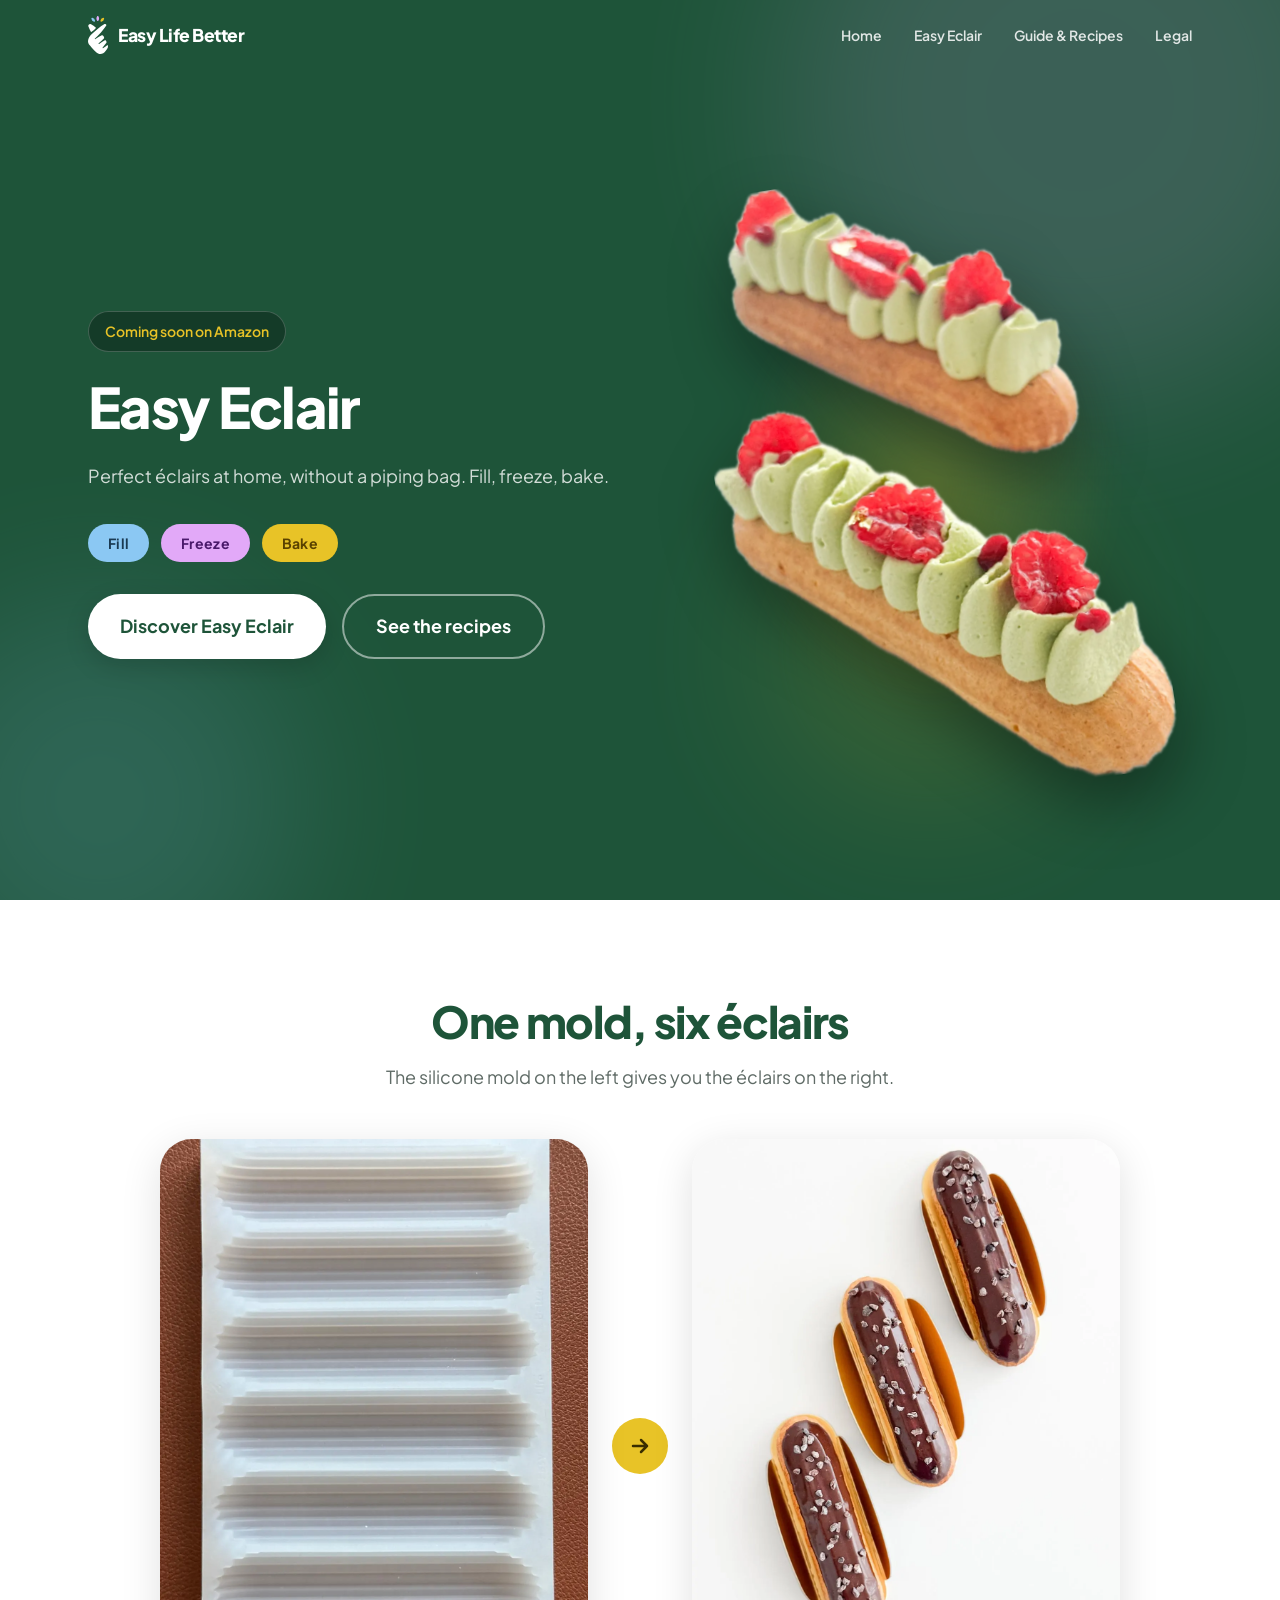
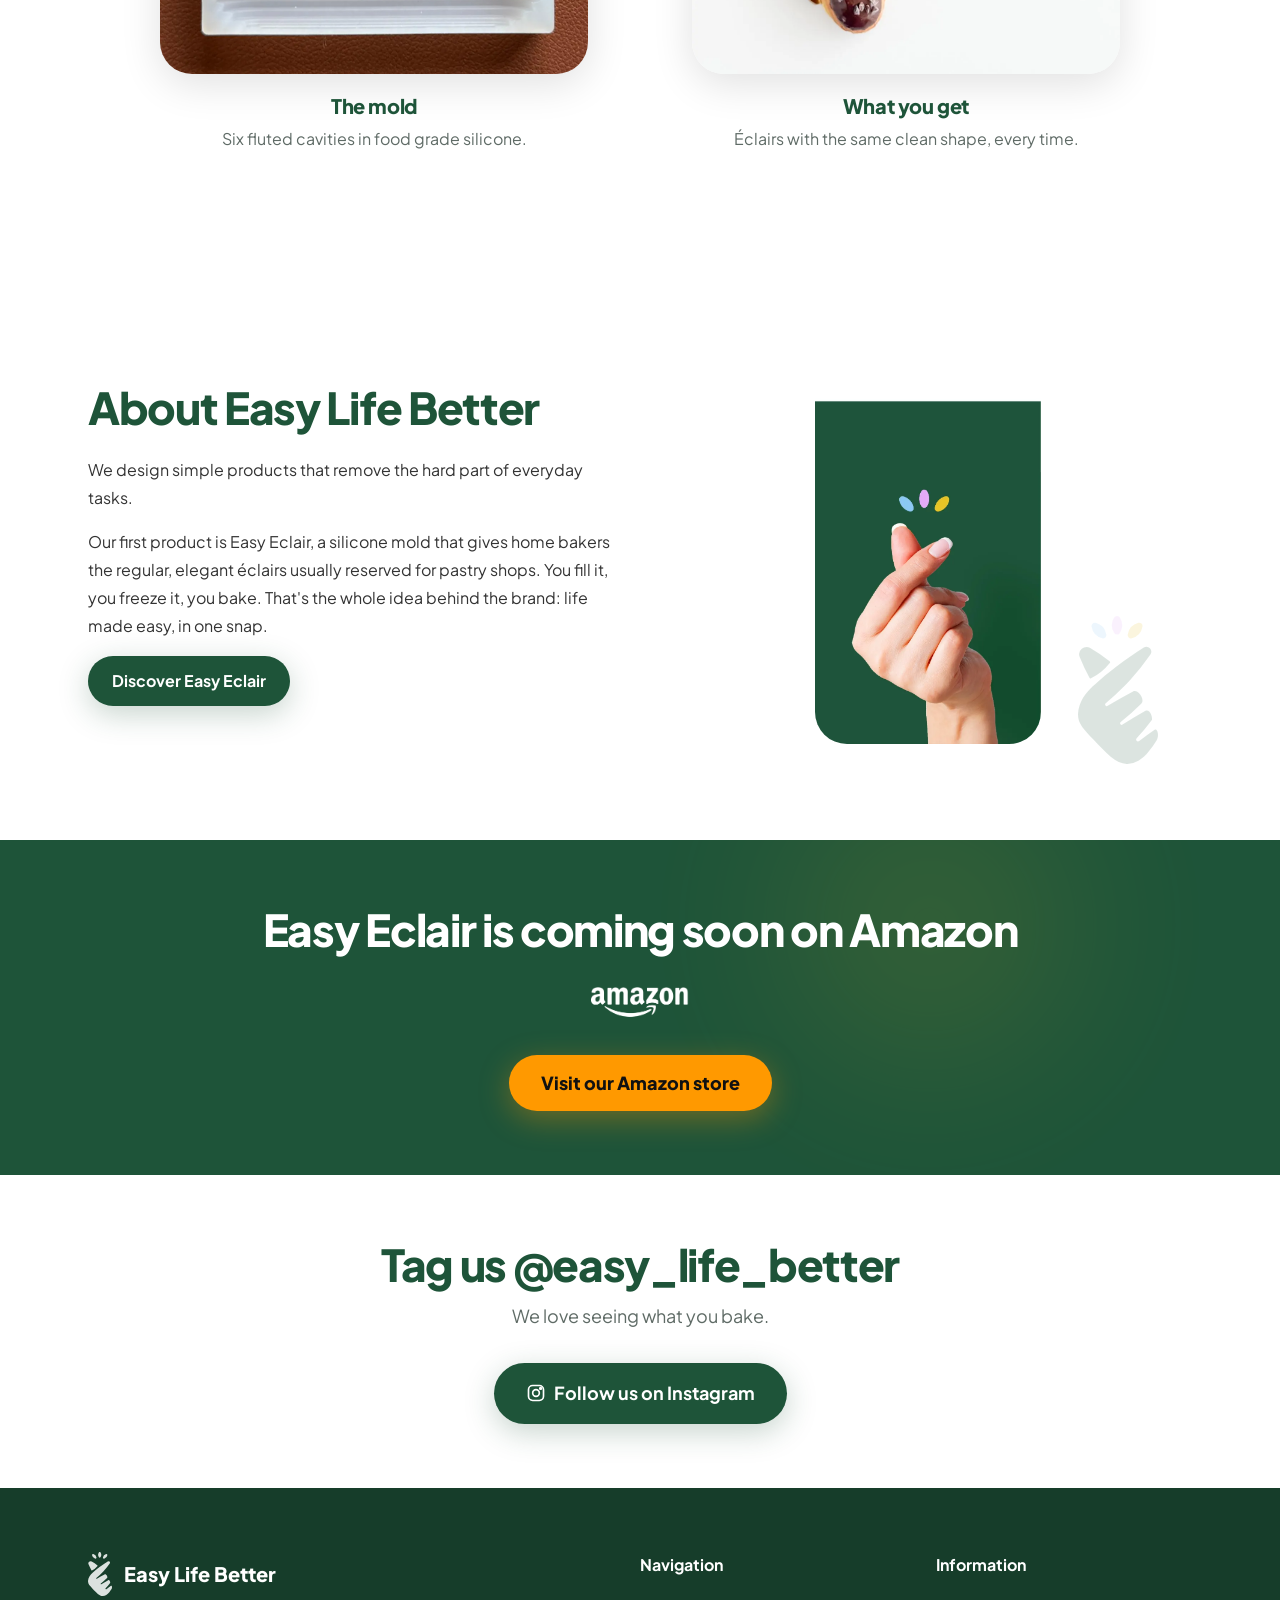
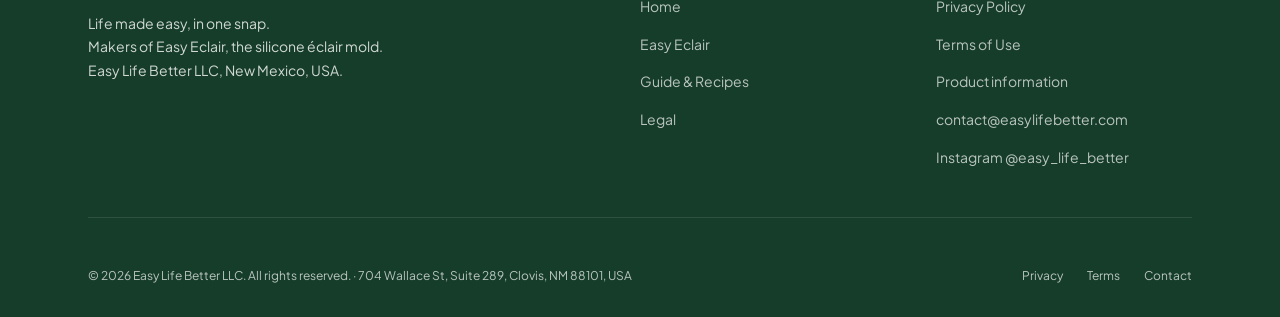
==== commit 25e7da23: "Refocus site on Easy Eclair: remove apps, product page, guide and recipes, legal update Co-Authored-" ====
--- a/index.html
+++ b/index.html
@@ -3,562 +3,244 @@
 <head>
   <meta charset="UTF-8" />
   <meta name="viewport" content="width=device-width, initial-scale=1.0" />
-  <title>Easy Life Better — Life Made Easy, In One Snap</title>
-  <meta name="description" content="Easy Life Better designs everyday products and mobile apps to simplify your life. Discover our Amazon shop and upcoming app. Life made easy, in one snap." />
-  <meta name="keywords" content="Easy Life Better, lifestyle app, shopping app, life made easy, one snap" />
+  <title>Easy Eclair Silicone Mold | Easy Life Better</title>
+  <meta name="description" content="Make perfect éclairs at home with Easy Eclair, the silicone mold by Easy Life Better. Fill, freeze, bake. Coming soon on Amazon." />
   <meta name="author" content="Easy Life Better LLC" />
-
-  <!-- Open Graph -->
+  <link rel="canonical" href="https://www.easylifebetter.com/" />
+
   <meta property="og:type"        content="website" />
-  <meta property="og:title"       content="Easy Life Better — Life Made Easy, In One Snap" />
-  <meta property="og:description" content="A mobile shopping & lifestyle app that simplifies your everyday life." />
-  <meta property="og:image"       content="assets/logo.png" />
-  <meta property="og:url"         content="https://easylifebetter.com" />
-
-  <!-- Twitter Card -->
+  <meta property="og:site_name"   content="Easy Life Better" />
+  <meta property="og:title"       content="Easy Eclair Silicone Mold | Easy Life Better" />
+  <meta property="og:description" content="Make perfect éclairs at home with Easy Eclair, the silicone mold by Easy Life Better. Fill, freeze, bake. Coming soon on Amazon." />
+  <meta property="og:url"         content="https://www.easylifebetter.com/" />
+  <meta property="og:image"       content="https://www.easylifebetter.com/assets/eclair-pistachio.jpg" />
+  <meta property="og:image:alt"   content="Two pistachio raspberry éclairs made with the Easy Eclair mold" />
+
   <meta name="twitter:card"        content="summary_large_image" />
-  <meta name="twitter:title"       content="Easy Life Better" />
-  <meta name="twitter:description" content="Life made easy, in one snap." />
-  <meta name="twitter:image"       content="assets/logo.png" />
-
-  <!-- Favicon -->
+  <meta name="twitter:title"       content="Easy Eclair Silicone Mold | Easy Life Better" />
+  <meta name="twitter:description" content="Perfect éclairs at home, without a piping bag. Fill, freeze, bake." />
+  <meta name="twitter:image"       content="https://www.easylifebetter.com/assets/eclair-pistachio.jpg" />
+
   <link rel="icon" type="image/svg+xml" href="assets/elb_picto_dark.svg" />
-
+  <link rel="preconnect" href="https://fonts.googleapis.com" />
+  <link rel="preconnect" href="https://fonts.gstatic.com" crossorigin />
+  <link rel="stylesheet" href="https://fonts.googleapis.com/css2?family=Plus+Jakarta+Sans:wght@400;600;700;800&display=swap" />
+  <link rel="preload" as="image" href="assets/eclair-pistachio-cut.webp" type="image/webp" />
   <link rel="stylesheet" href="assets/style.css" />
 </head>
 <body>
 
-  <!-- ═══════════════════════════════════════ EARLY BIRD MODAL -->
-  <div id="earlybird-modal" class="modal-overlay" style="display:none;">
-    <div class="modal-container">
-      <button class="modal-close" onclick="closeModal()" aria-label="Close">&times;</button>
-      <div class="modal-content">
-        <div class="modal-video">
-          <video id="modal-video" muted loop playsinline poster="assets/video-thumbnail.svg" style="width:100%;border-radius:12px;">
-            <source src="" type="video/mp4">
-          </video>
-          <button class="modal-play-btn" id="modal-play-btn" onclick="playModalVideo()" aria-label="Play video">
-            <svg width="48" height="48" viewBox="0 0 48 48" fill="none">
-              <circle cx="24" cy="24" r="24" fill="rgba(30,84,57,0.9)"/>
-              <polygon points="18,14 18,34 34,24" fill="white"/>
-            </svg>
-          </button>
-        </div>
-        <h2 class="modal-title">Baking Revolution: the mold that will change how you bake éclairs!</h2>
-        <div class="modal-form">
-          <input type="email" id="modal-email" placeholder="Enter your email" class="modal-input" />
-          <button class="modal-btn" onclick="submitModal()">Get My Coupon</button>
-        </div>
-        <p class="modal-note">Be the first to know + exclusive early bird discount at launch</p>
-      </div>
-    </div>
-  </div>
-
-  <!-- ═══════════════════════════════════════ NAVIGATION -->
-  <nav class="nav" id="main-nav" role="navigation" aria-label="Main navigation">
+  <nav class="nav" id="main-nav" aria-label="Main navigation">
     <div class="container">
       <div class="nav-inner">
-
         <a href="index.html" class="nav-brand" aria-label="Easy Life Better home">
-          <img src="assets/elb_picto.svg" alt="" height="38" />
+          <img src="assets/elb_picto.svg" alt="" width="21" height="38" />
           <span class="brand-name">Easy Life Better</span>
         </a>
-
-        <ul class="nav-links" role="list">
-          <li><a href="index.html"    class="nav-link" aria-current="page">Home</a></li>
-          <li><a href="#about"        class="nav-link">About</a></li>
-          <li><a href="products.html" class="nav-link">Our Products</a></li>
-          <li><a href="apps.html"     class="nav-link">Our Apps</a></li>
-          <li><a href="legal.html"    class="nav-link">Legal</a></li>
+        <ul class="nav-links" id="site-menu" role="list">
+          <li><a href="index.html"   class="nav-link" aria-current="page">Home</a></li>
+          <li><a href="product.html" class="nav-link">Easy Eclair</a></li>
+          <li><a href="guide.html"   class="nav-link">Guide &amp; Recipes</a></li>
+          <li><a href="legal.html"   class="nav-link">Legal</a></li>
         </ul>
-
-        <button class="nav-toggle burger" aria-label="Open menu" aria-expanded="false" aria-controls="mobile-menu">
-          <span></span>
-          <span></span>
-          <span></span>
+        <button class="nav-toggle burger" type="button" aria-label="Open menu" aria-expanded="false" aria-controls="site-menu">
+          <span></span><span></span><span></span>
         </button>
-
       </div>
     </div>
   </nav>
 
-  <!-- ═══════════════════════════════════════ HERO -->
-  <section class="hero" id="hero" aria-label="Hero">
-
-    <!-- decorative background blobs -->
-    <div class="hero-blob hero-blob-1" aria-hidden="true"></div>
-    <div class="hero-blob hero-blob-2" aria-hidden="true"></div>
-    <div class="hero-blob hero-blob-3" aria-hidden="true"></div>
-
+  <main>
+    <!-- HERO -->
+    <section class="hero" id="hero" aria-label="Easy Eclair">
+      <div class="hero-blob hero-blob-1" aria-hidden="true"></div>
+      <div class="hero-blob hero-blob-2" aria-hidden="true"></div>
+      <div class="hero-blob hero-blob-3" aria-hidden="true"></div>
+
+      <div class="container">
+        <div class="hero-content">
+          <div class="hero-text">
+            <div class="hero-badge">Coming soon on Amazon</div>
+
+            <h1 class="heading-xl hero-title">Easy Eclair</h1>
+
+            <p class="hero-subtitle">
+              Perfect éclairs at home, without a piping bag. Fill, freeze, bake.
+            </p>
+
+            <div class="snap-dots hero-tags" aria-label="Three steps">
+              <span class="snap-dot snap-dot-blue">Fill</span>
+              <span class="snap-dot snap-dot-purple">Freeze</span>
+              <span class="snap-dot snap-dot-yellow">Bake</span>
+            </div>
+
+            <div class="hero-actions">
+              <a href="product.html" class="btn btn-primary btn-lg">Discover Easy Eclair</a>
+              <a href="guide.html#recipes" class="btn btn-outline btn-lg">See the recipes</a>
+            </div>
+          </div>
+
+          <div class="hero-visual">
+            <div class="hero-eclair">
+              <picture>
+                <source srcset="assets/eclair-pistachio-cut.webp" type="image/webp" />
+                <img src="assets/eclair-pistachio-cut.png" width="900" height="1354"
+                     alt="Two pistachio raspberry éclairs made with the Easy Eclair mold"
+                     fetchpriority="high" decoding="async" />
+              </picture>
+            </div>
+          </div>
+        </div>
+      </div>
+    </section>
+
+    <!-- THE MOLD AND THE RESULT -->
+    <section class="pair section" id="mold" aria-labelledby="pair-title">
+      <div class="container">
+        <header class="section-header reveal">
+          <h2 class="heading-lg section-title" id="pair-title">One mold, six éclairs</h2>
+          <p class="section-desc">The silicone mold on the left gives you the éclairs on the right.</p>
+        </header>
+
+        <div class="pair-grid">
+          <figure class="pair-item reveal">
+            <picture>
+              <source srcset="assets/mold-empty.webp" type="image/webp" />
+              <img src="assets/mold-empty.jpg" width="1199" height="1600" loading="lazy" decoding="async"
+                   alt="The empty Easy Eclair silicone mold seen from above, with six fluted éclair cavities" />
+            </picture>
+            <figcaption>
+              <span class="pair-title">The mold</span>
+              <span class="pair-line">Six fluted cavities in food grade silicone.</span>
+            </figcaption>
+          </figure>
+
+          <div class="pair-arrow" aria-hidden="true">
+            <svg width="24" height="24" viewBox="0 0 24 24" fill="none" stroke="currentColor" stroke-width="2.5" stroke-linecap="round" stroke-linejoin="round"><path d="M5 12h14M13 6l6 6-6 6"/></svg>
+          </div>
+
+          <figure class="pair-item reveal">
+            <picture>
+              <source srcset="assets/eclair-chocolate-top.webp" type="image/webp" />
+              <img src="assets/eclair-chocolate-top.jpg" width="1200" height="1600" loading="lazy" decoding="async"
+                   alt="Three chocolate glazed éclairs with even fluted shells, seen from above" />
+            </picture>
+            <figcaption>
+              <span class="pair-title">What you get</span>
+              <span class="pair-line">Éclairs with the same clean shape, every time.</span>
+            </figcaption>
+          </figure>
+        </div>
+      </div>
+    </section>
+
+    <!-- ABOUT -->
+    <section class="about section" id="about" aria-labelledby="about-title">
+      <div class="container">
+        <div class="about-grid">
+          <div class="about-text reveal">
+            <h2 class="heading-lg about-title" id="about-title">About Easy Life Better</h2>
+            <p class="about-desc">
+              We design simple products that remove the hard part of everyday tasks.
+            </p>
+            <p class="about-desc">
+              Our first product is Easy Eclair, a silicone mold that gives home bakers the regular,
+              elegant éclairs usually reserved for pastry shops. You fill it, you freeze it, you bake.
+              That's the whole idea behind the brand: life made easy, in one snap.
+            </p>
+            <div style="margin-top:0.5rem;">
+              <a href="product.html" class="btn btn-primary">Discover Easy Eclair</a>
+            </div>
+          </div>
+
+          <div class="about-image-wrap reveal">
+            <div class="about-image-card" style="position:relative;overflow:visible;padding:0;background:transparent;box-shadow:none;">
+              <picture>
+                <source srcset="assets/snap_hand.webp" type="image/webp" />
+                <img src="assets/snap_hand.jpg" width="751" height="1334" loading="lazy" decoding="async"
+                     alt="A hand snapping its fingers, the Easy Life Better symbol"
+                     class="about-img" />
+              </picture>
+              <img src="assets/snap_green.svg" alt="" class="about-deco" aria-hidden="true" />
+            </div>
+          </div>
+        </div>
+      </div>
+    </section>
+
+    <!-- AMAZON CTA -->
+    <section class="amazon-section" id="amazon" aria-labelledby="amazon-title">
+      <div class="hero-blob hero-blob-3" aria-hidden="true"></div>
+      <div class="container amazon-inner">
+        <h2 class="heading-lg amazon-title" id="amazon-title">Easy Eclair is coming soon on Amazon</h2>
+        <img src="assets/amazon_logo.png" alt="Amazon" class="amazon-logo" width="99" height="36" loading="lazy" />
+        <div>
+          <a href="#" data-amazon-link class="btn btn-amazon btn-lg">Visit our Amazon store</a>
+        </div>
+      </div>
+    </section>
+
+    <!-- INSTAGRAM -->
+    <section class="insta" aria-labelledby="insta-title">
+      <div class="container reveal">
+        <h2 class="heading-lg insta-title" id="insta-title">Tag us @easy_life_better</h2>
+        <p class="insta-desc">We love seeing what you bake.</p>
+        <a href="https://instagram.com/easy_life_better" class="btn btn-insta btn-lg" target="_blank" rel="noopener">
+          <svg width="20" height="20" viewBox="0 0 24 24" fill="none" stroke="currentColor" stroke-width="2" aria-hidden="true"><rect x="3" y="3" width="18" height="18" rx="5"/><circle cx="12" cy="12" r="4"/><circle cx="17.5" cy="6.5" r="1" fill="currentColor"/></svg>
+          Follow us on Instagram
+        </a>
+      </div>
+    </section>
+  </main>
+
+  <footer class="footer" aria-label="Site footer">
     <div class="container">
-      <div class="hero-content">
-
-        <!-- Text side -->
-        <div class="hero-text">
-          <div class="hero-badge" aria-label="Early access badge">
-            🍰 Early Access
-          </div>
-
-          <h1 class="heading-xl hero-title">
-            A Product That Will<br />Revolutionize Baking
-          </h1>
-
-          <p class="hero-subtitle">
-            Something extraordinary is on its way. Easy Life Better is about to launch a
-            game-changing product for pastry lovers everywhere. Be the first to know.
-          </p>
-
-          <!-- Email capture form -->
-          <div class="hero-form" id="earlybird-form">
-            <div class="hero-form-inner">
-              <input type="email" id="earlybird-email" placeholder="Enter your email" required class="hero-form-input" />
-              <button type="submit" id="earlybird-btn" class="hero-form-btn" onclick="submitEarlyBird()">
-                🎯 Join the List
-              </button>
-            </div>
-            <p class="hero-form-note" id="earlybird-note">Get notified at launch + exclusive early bird coupon</p>
-            <div class="hero-form-success" id="earlybird-success" style="display:none;">
-              <p>✅ You're in! Check your inbox for confirmation.</p>
-            </div>
-          </div>
-
-          <!-- Brand accent tags -->
-          <div class="snap-dots hero-tags" aria-label="Product highlights" style="margin-top:1rem;">
-            <span class="snap-dot snap-dot-blue">Innovative</span>
-            <span class="snap-dot snap-dot-purple">Simple</span>
-            <span class="snap-dot snap-dot-yellow">Game-Changing</span>
-          </div>
-
-          <div class="hero-actions">
-            <a href="products.html" class="btn btn-primary btn-lg" aria-label="Discover our products">
-              Discover Our Products
-            </a>
-            <a href="apps.html" class="btn btn-outline btn-lg" aria-label="See our apps">
-              Our Apps
-            </a>
-          </div>
-        </div>
-
-        <!-- Visual side -->
-        <div class="hero-visual">
-          <img
-            src="assets/snap-fond-vert.jpg"
-            alt="Life made easy in one snap"
-            class="hero-snap-img"
-            loading="eager"
-          />
-        </div>
-
-      </div>
-    </div>
-  </section>
-
-  <!-- ═══════════════════════════════════════ STATS BAR -->
-  <div class="stats-bar" aria-label="Key figures">
-    <div class="container">
-      <div class="stats-inner">
-        <div class="stat reveal">
-          <div class="stat-number">2025</div>
-          <div class="stat-label">Year Founded</div>
-        </div>
-        <div class="stat reveal">
-          <div class="stat-number">1 Snap</div>
-          <div class="stat-label">To Simplify Your Day</div>
-        </div>
-        <div class="stat reveal">
-          <div class="stat-number">100%</div>
-          <div class="stat-label">Designed for You</div>
-        </div>
-        <div class="stat reveal">
-          <div class="stat-number">USA</div>
-          <div class="stat-label">New Mexico LLC</div>
-        </div>
-      </div>
-    </div>
-  </div>
-
-  <!-- ═══════════════════════════════════════ ABOUT -->
-  <section class="about section" id="about" aria-label="About Easy Life Better">
-    <div class="container">
-      <div class="about-grid">
-
-        <div class="about-text reveal">
-          <div class="about-label">Our Mission</div>
-          <h2 class="heading-lg about-title">About Easy Life Better</h2>
-          <p class="about-desc">
-            At Easy Life Better, we believe that everyday life should feel effortless.
-          </p>
-          <p class="about-desc">
-            Our DNA is simple: we create products and apps that genuinely make a difference in your daily
-            routine. No complexity, no friction. Just smart solutions that work the moment you need them.
-          </p>
-          <p class="about-desc">
-            On one hand, we design and curate physical products sold on Amazon, carefully selected to solve
-            real everyday problems. On the other hand, we build mobile applications that put the right tools
-            in your pocket, instantly.
-          </p>
-          <p class="about-desc">
-            Two different worlds. One single mission: make your life easier, in one snap.
-          </p>
-          <div style="display:flex;gap:1rem;flex-wrap:wrap;margin-top:0.5rem;">
-            <a href="products.html" class="btn btn-primary" aria-label="See our products">Our Products</a>
-            <a href="apps.html" class="btn btn-outline" style="color:var(--color-primary);border-color:var(--color-primary);" aria-label="See our apps">Our Apps</a>
-          </div>
-        </div>
-
-        <div class="about-image-wrap reveal">
-          <div class="about-image-card" style="position:relative;overflow:visible;padding:0;background:transparent;box-shadow:none;" aria-label="Easy Life Better snap hand image">
-            <img
-              src="assets/snap_hand.jpg"
-              alt="Easy Life Better: life made easy in one snap"
-              class="about-img"
-            />
-            <img
-              src="assets/snap_green.svg"
-              alt=""
-              class="about-deco"
-              aria-hidden="true"
-            />
-          </div>
-        </div>
-
-      </div>
-    </div>
-  </section>
-
-  <!-- ═══════════════════════════════════════ VALUES -->
-  <section class="values section" id="values" aria-label="Our values">
-    <div class="container">
-
-      <header class="section-header reveal">
-        <div class="section-label">Our Values</div>
-        <h2 class="heading-lg section-title">Built on three promises</h2>
-        <p class="section-desc">Everything we build is shaped by our commitment to simplicity, speed, and accessibility.</p>
-      </header>
-
-      <div class="cards-grid">
-
-        <!-- Simplicity -->
-        <article class="value-card reveal" aria-label="Simplicity value">
-          <div class="value-icon" style="background:rgba(139,200,243,0.15);" aria-hidden="true">
-            <svg viewBox="0 0 28 28" fill="none" xmlns="http://www.w3.org/2000/svg">
-              <circle cx="14" cy="14" r="11" stroke="#8bc8f3" stroke-width="2.5"/>
-              <path d="M9 14l3.5 3.5L19 10" stroke="#8bc8f3" stroke-width="2.5" stroke-linecap="round" stroke-linejoin="round"/>
-            </svg>
-          </div>
-          <h3 class="value-title">Simplicity</h3>
-          <p class="value-desc">Complex problems deserve elegant solutions. We strip away the noise so you can focus on what matters: living better.</p>
-        </article>
-
-        <!-- Speed -->
-        <article class="value-card reveal" aria-label="Speed value">
-          <div class="value-icon" style="background:rgba(226,169,248,0.15);" aria-hidden="true">
-            <svg viewBox="0 0 28 28" fill="none" xmlns="http://www.w3.org/2000/svg">
-              <path d="M5 14h18M14 5l9 9-9 9" stroke="#e2a9f8" stroke-width="2.5" stroke-linecap="round" stroke-linejoin="round"/>
-            </svg>
-          </div>
-          <h3 class="value-title">Speed</h3>
-          <p class="value-desc">One snap is all it takes. We believe your time is precious, so we built every feature to be instant and effortless.</p>
-        </article>
-
-        <!-- Accessibility -->
-        <article class="value-card reveal" aria-label="Accessibility value">
-          <div class="value-icon" style="background:rgba(232,195,39,0.15);" aria-hidden="true">
-            <svg viewBox="0 0 28 28" fill="none" xmlns="http://www.w3.org/2000/svg">
-              <circle cx="14" cy="7" r="3" stroke="#e8c327" stroke-width="2.5"/>
-              <path d="M7 14a7 7 0 0114 0M14 14v7M10 18l4 3 4-3" stroke="#e8c327" stroke-width="2.5" stroke-linecap="round" stroke-linejoin="round"/>
-            </svg>
-          </div>
-          <h3 class="value-title">Accessibility</h3>
-          <p class="value-desc">Great technology should be for everyone. Our app is designed to be intuitive, inclusive, and available to all.</p>
-        </article>
-
-      </div>
-    </div>
-  </section>
-
-  <!-- ═══════════════════════════════════════ BRAND IDENTITY -->
-  <section class="brand-identity section" id="brand" aria-label="Brand identity">
-    <div class="container">
-
-      <header class="section-header reveal">
-        <div class="section-label">Brand Identity</div>
-        <h2 class="heading-lg section-title">Our visual language</h2>
-        <p class="section-desc">The Easy Life Better palette and logo mark express clarity, energy, and a connection to life.</p>
-      </header>
-
-      <!-- Colour swatches -->
-      <div class="brand-swatches reveal" role="list" aria-label="Brand colour palette">
-
-        <div class="swatch" role="listitem">
-          <div class="swatch-color" style="background:#1e5439;" aria-label="Primary green colour"></div>
-          <div class="swatch-info">
-            <div class="swatch-name">Primary</div>
-            <div class="swatch-hex">#1e5439</div>
-          </div>
-        </div>
-
-        <div class="swatch" role="listitem">
-          <div class="swatch-color" style="background:#4b7661;" aria-label="Mid green colour"></div>
-          <div class="swatch-info">
-            <div class="swatch-name">Mid Green</div>
-            <div class="swatch-hex">#4b7661</div>
-          </div>
-        </div>
-
-        <div class="swatch" role="listitem">
-          <div class="swatch-color" style="background:#8bc8f3;" aria-label="Accent blue colour"></div>
-          <div class="swatch-info">
-            <div class="swatch-name">Sky Blue</div>
-            <div class="swatch-hex">#8bc8f3</div>
-          </div>
-        </div>
-
-        <div class="swatch" role="listitem">
-          <div class="swatch-color" style="background:#e2a9f8;" aria-label="Accent purple colour"></div>
-          <div class="swatch-info">
-            <div class="swatch-name">Lilac</div>
-            <div class="swatch-hex">#e2a9f8</div>
-          </div>
-        </div>
-
-        <div class="swatch" role="listitem">
-          <div class="swatch-color" style="background:#e8c327;" aria-label="Accent yellow colour"></div>
-          <div class="swatch-info">
-            <div class="swatch-name">Golden</div>
-            <div class="swatch-hex">#e8c327</div>
-          </div>
-        </div>
-
-        <div class="swatch" role="listitem">
-          <div class="swatch-color" style="background:#f9fafb;border:1px solid #e5e7eb;" aria-label="Light background colour"></div>
-          <div class="swatch-info">
-            <div class="swatch-name">Background</div>
-            <div class="swatch-hex">#f9fafb</div>
-          </div>
-        </div>
-
-      </div>
-
-      <!-- Logo variants -->
-      <div class="brand-logo-variants reveal" aria-label="Logo variants">
-
-        <div class="logo-variant logo-variant-dark" aria-label="Logo on dark green background">
-          <svg width="140" height="80" viewBox="0 0 200 80" fill="none" xmlns="http://www.w3.org/2000/svg" aria-label="Easy Life Better logo on dark background">
-            <circle cx="32" cy="40" r="28" fill="white" fill-opacity="0.15"/>
-            <text x="32" y="52" text-anchor="middle" font-size="30" font-family="system-ui">🌿</text>
-            <text x="72" y="36" font-size="14" font-weight="800" fill="white" font-family="system-ui, sans-serif">Easy Life</text>
-            <text x="72" y="54" font-size="14" font-weight="800" fill="white" font-family="system-ui, sans-serif">Better</text>
-            <ellipse cx="72" cy="68" rx="8" ry="4" fill="#8bc8f3"/>
-            <ellipse cx="90" cy="68" rx="8" ry="4" fill="#e2a9f8"/>
-            <ellipse cx="108" cy="68" rx="8" ry="4" fill="#e8c327"/>
-          </svg>
-        </div>
-
-        <div class="logo-variant logo-variant-light" aria-label="Logo on light background">
-          <svg width="140" height="80" viewBox="0 0 200 80" fill="none" xmlns="http://www.w3.org/2000/svg" aria-label="Easy Life Better logo on light background">
-            <circle cx="32" cy="40" r="28" fill="#1e5439" fill-opacity="0.1"/>
-            <circle cx="32" cy="40" r="22" fill="#1e5439"/>
-            <text x="32" y="52" text-anchor="middle" font-size="26" font-family="system-ui">🌿</text>
-            <text x="72" y="36" font-size="14" font-weight="800" fill="#1e5439" font-family="system-ui, sans-serif">Easy Life</text>
-            <text x="72" y="54" font-size="14" font-weight="800" fill="#1e5439" font-family="system-ui, sans-serif">Better</text>
-            <ellipse cx="72" cy="68" rx="8" ry="4" fill="#8bc8f3"/>
-            <ellipse cx="90" cy="68" rx="8" ry="4" fill="#e2a9f8"/>
-            <ellipse cx="108" cy="68" rx="8" ry="4" fill="#e8c327"/>
-          </svg>
-        </div>
-
-      </div>
-    </div>
-  </section>
-
-  <!-- ═══════════════════════════════════════ FOOTER -->
-  <footer class="footer" role="contentinfo" aria-label="Site footer">
-    <div class="container">
-
       <div class="footer-top">
-
-        <!-- Brand col -->
         <div>
           <div class="footer-brand-logo">
-            <svg width="44" height="44" viewBox="0 0 72 72" fill="none" xmlns="http://www.w3.org/2000/svg" aria-hidden="true">
-              <rect width="72" height="72" rx="16" fill="white" fill-opacity="0.12"/>
-              <text x="36" y="52" text-anchor="middle" font-size="38" font-family="system-ui">🌿</text>
-            </svg>
+            <img src="assets/elb_picto.svg" alt="" class="footer-picto" width="24" height="44" />
             <span class="footer-brand-name">Easy Life Better</span>
           </div>
           <p class="footer-brand-desc">
             Life made easy, in one snap.<br />
-            A lifestyle &amp; shopping app by Easy Life Better LLC,<br />
-            New Mexico, USA.
+            Makers of Easy Eclair, the silicone éclair mold.<br />
+            Easy Life Better LLC, New Mexico, USA.
           </p>
         </div>
-
-        <!-- Navigation col -->
-        <div>
-          <div class="footer-col-title">Navigation</div>
+        <div>
+          <h2 class="footer-col-title">Navigation</h2>
           <ul class="footer-links" role="list">
-            <li><a href="index.html"      class="footer-link">Home</a></li>
-            <li><a href="#about"          class="footer-link">About</a></li>
-            <li><a href="products.html"   class="footer-link">Our Products</a></li>
-            <li><a href="apps.html"       class="footer-link">Our Apps</a></li>
-            <li><a href="legal.html"      class="footer-link">Legal</a></li>
+            <li><a href="index.html"   class="footer-link">Home</a></li>
+            <li><a href="product.html" class="footer-link">Easy Eclair</a></li>
+            <li><a href="guide.html"   class="footer-link">Guide &amp; Recipes</a></li>
+            <li><a href="legal.html"   class="footer-link">Legal</a></li>
           </ul>
         </div>
-
-        <!-- Legal col -->
-        <div>
-          <div class="footer-col-title">Legal</div>
+        <div>
+          <h2 class="footer-col-title">Information</h2>
           <ul class="footer-links" role="list">
-            <li><a href="legal.html#privacy-policy" class="footer-link">Privacy Policy</a></li>
-            <li><a href="legal.html#terms-of-use"   class="footer-link">Terms of Use</a></li>
-            <li><a href="legal.html#company-info"   class="footer-link">Company Information</a></li>
-            <li><a href="legal.html#app-notices"    class="footer-link">App Store Notices</a></li>
-            <li><a href="legal.html#contact"        class="footer-link">Contact</a></li>
+            <li><a href="legal.html#privacy-policy"      class="footer-link">Privacy Policy</a></li>
+            <li><a href="legal.html#terms-of-use"        class="footer-link">Terms of Use</a></li>
+            <li><a href="legal.html#product-information" class="footer-link">Product information</a></li>
+            <li><a href="mailto:contact@easylifebetter.com" class="footer-link">contact@easylifebetter.com</a></li>
+            <li><a href="https://instagram.com/easy_life_better" class="footer-link" target="_blank" rel="noopener">Instagram @easy_life_better</a></li>
           </ul>
         </div>
-
-      </div>
-
-      <!-- Footer bottom -->
+      </div>
       <div class="footer-bottom">
         <p class="footer-copy">
-          © 2025 Easy Life Better LLC. All rights reserved. &nbsp;·&nbsp;
-          704 Wallace Street Suite 289, Clovis, NM 88101, USA
+          &copy; 2026 Easy Life Better LLC. All rights reserved. &middot;
+          704 Wallace St, Suite 289, Clovis, NM 88101, USA
         </p>
         <div class="footer-legal-links">
           <a href="legal.html#privacy-policy" class="footer-legal-link">Privacy</a>
           <a href="legal.html#terms-of-use"   class="footer-legal-link">Terms</a>
-          <a href="legal.html#contact"         class="footer-legal-link">Contact</a>
-        </div>
-      </div>
-
+          <a href="legal.html#contact"        class="footer-legal-link">Contact</a>
+        </div>
+      </div>
     </div>
   </footer>
 
-  <!-- ═══════════════════════════════════════ SCRIPTS -->
-  <script>
-    // Navbar scroll + logo swap
-    const nav = document.getElementById('main-nav');
-    const logo = document.querySelector('.nav-brand img');
-    window.addEventListener('scroll', () => {
-      if (window.scrollY > 60) {
-        nav.classList.add('scrolled');
-        if (logo) logo.src = 'assets/elb_picto_dark.svg';
-      } else {
-        nav.classList.remove('scrolled');
-        if (logo) logo.src = 'assets/elb_picto.svg';
-      }
-    }, { passive: true });
-    // Run once on load
-    if (window.scrollY > 60) {
-      nav.classList.add('scrolled');
-      if (logo) logo.src = 'assets/elb_picto_dark.svg';
-    }
-
-    // Burger menu
-    const burger = document.querySelector('.burger');
-    const navLinks = document.querySelector('.nav-links');
-    if (burger && navLinks) {
-      burger.addEventListener('click', () => {
-        navLinks.classList.toggle('nav-open');
-        burger.classList.toggle('active');
-        burger.setAttribute('aria-expanded', navLinks.classList.contains('nav-open'));
-      });
-      document.querySelectorAll('.nav-links a').forEach(link => {
-        link.addEventListener('click', () => {
-          navLinks.classList.remove('nav-open');
-          burger.classList.remove('active');
-          burger.setAttribute('aria-expanded', 'false');
-        });
-      });
-    }
-
-    // Scroll reveal
-    const revealObserver = new IntersectionObserver(
-      entries => entries.forEach(e => { if (e.isIntersecting) { e.target.classList.add('visible'); revealObserver.unobserve(e.target); } }),
-      { threshold: 0.12 }
-    );
-    document.querySelectorAll('.reveal').forEach(el => revealObserver.observe(el));
-
-    // Early bird email capture
-    const API_URL = 'https://lancaster-dist-passenger-accommodation.trycloudflare.com/api/subscribe';
-    // Fallback: try to discover live tunnel URL from the API server itself
-    // When the tunnel changes, update this URL. Check /api/discover on the API for the authoritative URL.
-    async function submitEarlyBird() {
-      const email = document.getElementById('earlybird-email').value.trim();
-      const btn = document.getElementById('earlybird-btn');
-      const note = document.getElementById('earlybird-note');
-      const success = document.getElementById('earlybird-success');
-      if (!email || !email.includes('@')) { alert('Please enter a valid email.'); return; }
-      btn.disabled = true; btn.textContent = 'Sending...';
-      try {
-        const r = await fetch(API_URL, {
-          method: 'POST',
-          headers: { 'Content-Type': 'application/json' },
-          body: JSON.stringify({ email })
-        });
-        const d = await r.json();
-        if (d.ok) {
-          document.getElementById('earlybird-form').querySelector('.hero-form-inner').style.display = 'none';
-          note.style.display = 'none';
-          success.style.display = 'block';
-          if (typeof closeModal === 'function') closeModal();
-        } else {
-          alert(d.error || 'Something went wrong. Try again.');
-          btn.disabled = false; btn.textContent = '🎯 Join the List';
-        }
-      } catch(err) {
-        alert('Network error. Please try again later.');
-        btn.disabled = false; btn.textContent = '🎯 Join the List';
-      }
-    }
-
-    // Modal functions
-    function showModal() {
-      const shown = localStorage.getItem('elb-modal-shown');
-      if (!shown) {
-        document.getElementById('earlybird-modal').style.display = 'flex';
-      }
-    }
-    function closeModal() {
-      document.getElementById('earlybird-modal').style.display = 'none';
-      localStorage.setItem('elb-modal-shown', 'true');
-      const vid = document.getElementById('modal-video');
-      if (vid) vid.pause();
-    }
-    function playModalVideo() {
-      const vid = document.getElementById('modal-video');
-      const btn = document.getElementById('modal-play-btn');
-      if (vid) { vid.play(); btn.style.display = 'none'; }
-    }
-    async function submitModal() {
-      const email = document.getElementById('modal-email').value.trim();
-      const btn = document.querySelector('.modal-btn');
-      if (!email || !email.includes('@')) { alert('Please enter a valid email.'); return; }
-      btn.disabled = true; btn.textContent = 'Sending...';
-      try {
-        const r = await fetch(API_URL, {
-          method: 'POST',
-          headers: { 'Content-Type': 'application/json' },
-          body: JSON.stringify({ email })
-        });
-        const d = await r.json();
-        if (d.ok) {
-          document.querySelector('.modal-form').innerHTML = '<p style="text-align:center;color:#10b981;font-weight:700;padding:10px;">You\'re in! Check your inbox.</p>';
-          document.querySelector('.modal-note').textContent = 'Welcome to the Early Birds!';
-        } else {
-          alert(d.error || 'Something went wrong.');
-          btn.disabled = false; btn.textContent = 'Get My Coupon';
-        }
-      } catch(err) {
-        alert('Network error. Try again.');
-        btn.disabled = false; btn.textContent = 'Get My Coupon';
-      }
-    }
-    // Show modal on load (delay for page render)
-    setTimeout(showModal, 1500);
-  </script>
-
+  <script src="assets/site.js" defer></script>
 </body>
 </html>
--- a/assets/style.css
+++ b/assets/style.css
@@ -1,9 +1,7 @@
 /* ============================================================
-   Easy Life Better LLC — Global Styles
+   Easy Life Better LLC, global styles
    Brand CSS Variables + Design System
    ============================================================ */
-
-@import url('https://fonts.googleapis.com/css2?family=Plus+Jakarta+Sans:wght@400;600;700;800&display=swap');
 
 /* ── Design Tokens ────────────────────────────────────────── */
 :root {
@@ -42,8 +40,10 @@
   --space-2:  0.5rem;
   --space-3:  0.75rem;
   --space-4:  1rem;
+  --space-5:  1.25rem;
   --space-6:  1.5rem;
   --space-8:  2rem;
+  --space-10: 2.5rem;
   --space-12: 3rem;
   --space-16: 4rem;
   --space-20: 5rem;
@@ -94,6 +94,7 @@
 }
 
 img { max-width: 100%; display: block; }
+picture { display: block; }
 a  { color: inherit; text-decoration: none; }
 ul { list-style: none; }
 
@@ -250,7 +251,7 @@
 
 .nav-cta { margin-left: var(--space-4); }
 
-/* Mobile nav toggle / burger */
+/* Small-screen nav toggle / burger */
 .nav-toggle {
   display: none;
   flex-direction: column;
@@ -289,8 +290,8 @@
   .nav-toggle { display: flex; }
 }
 
-/* ── Mobile burger menu ───────────────────────────────────── */
-@media (max-width: 768px) {
+/* ── Small-screen burger menu ───────────────────────────────────── */
+@media (max-width: 767px) {
   .nav-links {
     flex-direction: column;
     position: absolute;
@@ -309,18 +310,6 @@
   .nav-links .nav-link:hover { color: var(--color-accent-yellow) !important; }
 }
 
-/* ── Hero snap image ─────────────────────────────────────── */
-.hero-snap-img {
-  width: 100%;
-  max-width: 480px;
-  border-radius: var(--radius-xl);
-  object-fit: cover;
-  object-position: center center;
-  aspect-ratio: 4/3;
-  box-shadow: 0 20px 60px rgba(0,0,0,0.28);
-  display: block;
-}
-
 /* ── About decorative element ────────────────────────────── */
 .about-deco {
   width: 80px;
@@ -339,7 +328,7 @@
 }
 
 /* ── Global tag / badge padding fix ─────────────────────── */
-.snap-dot, .hero-tags span, .apps-oval,
+.snap-dot, .hero-tags span,
 [class*="badge"]:not(.hero-badge),
 [class*="pill"] {
   padding: 8px 20px;
@@ -432,7 +421,7 @@
   align-items: center;
   gap: var(--space-2);
   padding: var(--space-2) var(--space-4);
-  background: rgba(255,255,255,0.12);
+  background: rgba(10,30,20,0.45);
   border: 1px solid rgba(255,255,255,0.2);
   border-radius: var(--radius-full);
   font-size: var(--font-size-sm);
@@ -464,67 +453,6 @@
   gap: var(--space-4);
   animation: fadeSlideUp 0.7s ease both;
   animation-delay: 0.3s;
-}
-
-/* Early bird email form */
-.hero-form {
-  margin-bottom: var(--space-6);
-  animation: fadeSlideUp 0.7s ease both;
-  animation-delay: 0.25s;
-}
-.hero-form-inner {
-  display: flex;
-  gap: 8px;
-  max-width: 440px;
-  background: rgba(255,255,255,0.08);
-  border: 1px solid rgba(255,255,255,0.12);
-  border-radius: var(--radius-md);
-  padding: 6px;
-}
-.hero-form-input {
-  flex: 1;
-  padding: 12px 16px;
-  border: none;
-  background: transparent;
-  color: #fff;
-  font-size: var(--font-size-base);
-  font-family: var(--font-family);
-  outline: none;
-}
-.hero-form-input::placeholder { color: rgba(255,255,255,0.4); }
-.hero-form-btn {
-  padding: 12px 20px;
-  border: none;
-  background: var(--color-accent-yellow);
-  color: var(--color-primary-dark);
-  font-weight: 700;
-  font-size: var(--font-size-sm);
-  border-radius: var(--radius-sm);
-  cursor: pointer;
-  white-space: nowrap;
-  transition: opacity 0.2s;
-  font-family: var(--font-family);
-}
-.hero-form-btn:hover { opacity: 0.9; }
-.hero-form-btn:disabled { opacity: 0.5; cursor: not-allowed; }
-.hero-form-note {
-  font-size: var(--font-size-xs);
-  color: rgba(255,255,255,0.5);
-  margin-top: 10px;
-  margin-left: 2px;
-}
-.hero-form-success {
-  border: 1px solid rgba(16,185,129,0.3);
-  background: rgba(16,185,129,0.1);
-  border-radius: var(--radius-md);
-  padding: 16px 20px;
-  margin-top: 8px;
-}
-.hero-form-success p {
-  color: #34d399;
-  font-size: var(--font-size-sm);
-  font-weight: 600;
-  margin: 0;
 }
 
 /* Snap dots / tag pills decoration */
@@ -560,84 +488,6 @@
   animation-delay: 0.25s;
 }
 
-.hero-phone-mockup {
-  position: relative;
-  width: 280px;
-}
-@media (min-width: 768px) { .hero-phone-mockup { width: 320px; } }
-
-.hero-card {
-  background: rgba(255,255,255,0.1);
-  backdrop-filter: blur(20px);
-  -webkit-backdrop-filter: blur(20px);
-  border: 1px solid rgba(255,255,255,0.2);
-  border-radius: var(--radius-xl);
-  padding: var(--space-8);
-  text-align: center;
-  color: var(--color-white);
-}
-.hero-card-logo {
-  width: 100px;
-  height: 100px;
-  margin: 0 auto var(--space-4);
-  border-radius: var(--radius-lg);
-  overflow: hidden;
-  background: rgba(255,255,255,0.15);
-  display: flex;
-  align-items: center;
-  justify-content: center;
-}
-.hero-card-logo img { width: 80px; height: 80px; object-fit: contain; }
-.hero-card-name { font-size: var(--font-size-xl); font-weight: 800; margin-bottom: var(--space-2); }
-.hero-card-slogan { font-size: var(--font-size-sm); color: rgba(255,255,255,0.7); margin-bottom: var(--space-6); }
-.hero-card-dots {
-  display: flex;
-  justify-content: center;
-  gap: var(--space-2);
-  margin-bottom: var(--space-6);
-}
-.hero-card-dot {
-  width: 14px; height: 14px;
-  border-radius: 50%;
-}
-.hero-card-dot.blue   { background: var(--color-accent-blue); }
-.hero-card-dot.purple { background: var(--color-accent-purple); }
-.hero-card-dot.yellow { background: var(--color-accent-yellow); }
-
-.hero-card-btn {
-  display: block;
-  padding: var(--space-3) var(--space-6);
-  background: var(--color-white);
-  color: var(--color-primary);
-  border-radius: var(--radius-full);
-  font-weight: 700;
-  font-size: var(--font-size-sm);
-  transition: transform var(--transition-base), box-shadow var(--transition-base);
-}
-.hero-card-btn:hover { transform: scale(1.04); box-shadow: var(--shadow-md); }
-
-/* ── Stats bar ────────────────────────────────────────────── */
-.stats-bar {
-  background: var(--color-white);
-  padding: var(--space-8) 0;
-  border-bottom: 1px solid var(--color-border);
-}
-.stats-inner {
-  display: grid;
-  grid-template-columns: repeat(2, 1fr);
-  gap: var(--space-6);
-  text-align: center;
-}
-@media (min-width: 768px) { .stats-inner { grid-template-columns: repeat(4, 1fr); } }
-
-.stat-number {
-  font-size: var(--font-size-3xl);
-  font-weight: 800;
-  color: var(--color-primary);
-  letter-spacing: -0.03em;
-}
-.stat-label { font-size: var(--font-size-sm); color: var(--color-gray); margin-top: var(--space-1); }
-
 /* ── About / Mission ──────────────────────────────────────── */
 .about { background: var(--color-white); }
 .about-grid {
@@ -648,18 +498,6 @@
 }
 @media (min-width: 768px) { .about-grid { grid-template-columns: 1fr 1fr; } }
 
-.about-label {
-  display: inline-block;
-  padding: var(--space-1) var(--space-4);
-  background: rgba(30,84,57,0.08);
-  color: var(--color-primary);
-  border-radius: var(--radius-full);
-  font-size: var(--font-size-sm);
-  font-weight: 700;
-  margin-bottom: var(--space-4);
-  letter-spacing: 0.05em;
-  text-transform: uppercase;
-}
 .about-title { color: var(--color-primary); margin-bottom: var(--space-6); }
 .about-desc { color: var(--color-text); margin-bottom: var(--space-4); line-height: 1.75; }
 
@@ -690,20 +528,8 @@
 /* ── Values / Cards ───────────────────────────────────────── */
 .values { background: var(--color-bg); }
 .section-header { text-align: center; margin-bottom: var(--space-12); }
-.section-label {
-  display: inline-block;
-  padding: var(--space-1) var(--space-4);
-  background: rgba(30,84,57,0.08);
-  color: var(--color-primary);
-  border-radius: var(--radius-full);
-  font-size: var(--font-size-sm);
-  font-weight: 700;
-  margin-bottom: var(--space-4);
-  letter-spacing: 0.05em;
-  text-transform: uppercase;
-}
 .section-title { color: var(--color-primary); margin-bottom: var(--space-4); }
-.section-desc { color: var(--color-gray); font-size: var(--font-size-lg); max-width: 600px; margin: 0 auto; }
+.section-desc { color: #5f6b66; font-size: var(--font-size-lg); max-width: 600px; margin: 0 auto; }
 
 .cards-grid {
   display: grid;
@@ -737,49 +563,7 @@
 }
 .value-icon svg { width: 28px; height: 28px; }
 .value-title { font-weight: 700; font-size: var(--font-size-lg); color: var(--color-primary); margin-bottom: var(--space-3); }
-.value-desc { color: var(--color-gray); line-height: 1.7; }
-
-/* ── Brand Identity ───────────────────────────────────────── */
-.brand-identity { background: var(--color-white); }
-
-.brand-swatches {
-  display: flex;
-  flex-wrap: wrap;
-  gap: var(--space-4);
-  margin-bottom: var(--space-12);
-}
-.swatch {
-  flex: 0 0 auto;
-  width: 120px;
-  border-radius: var(--radius-md);
-  overflow: hidden;
-  box-shadow: var(--shadow-sm);
-  border: 1px solid var(--color-border);
-}
-.swatch-color { height: 80px; width: 100%; }
-.swatch-info { padding: var(--space-3); background: var(--color-white); }
-.swatch-name { font-size: var(--font-size-xs); font-weight: 700; color: var(--color-text); }
-.swatch-hex  { font-size: var(--font-size-xs); color: var(--color-gray); font-family: monospace; }
-
-.brand-logo-variants {
-  display: flex;
-  flex-wrap: wrap;
-  gap: var(--space-6);
-  align-items: stretch;
-}
-.logo-variant {
-  flex: 1 1 250px;
-  border-radius: var(--radius-lg);
-  padding: var(--space-8);
-  display: flex;
-  align-items: center;
-  justify-content: center;
-  min-height: 200px;
-  border: 1px solid var(--color-border);
-}
-.logo-variant-dark { background: var(--color-primary); }
-.logo-variant-light { background: var(--color-bg); }
-.logo-variant img { width: 140px; height: auto; object-fit: contain; }
+.value-desc { color: #5f6b66; line-height: 1.7; }
 
 /* ── Footer ───────────────────────────────────────────────── */
 .footer {
@@ -802,7 +586,7 @@
 .footer-brand-name { font-size: var(--font-size-xl); font-weight: 800; color: var(--color-white); }
 .footer-brand-desc { font-size: var(--font-size-sm); line-height: 1.7; max-width: 320px; }
 
-.footer-col-title { font-weight: 700; color: var(--color-white); margin-bottom: var(--space-4); font-size: var(--font-size-sm); letter-spacing: 0.05em; text-transform: uppercase; }
+.footer-col-title { font-weight: 700; color: var(--color-white); margin-bottom: var(--space-4); font-size: var(--font-size-base); }
 .footer-links { display: flex; flex-direction: column; gap: var(--space-3); }
 .footer-link { font-size: var(--font-size-sm); color: rgba(255,255,255,0.7); transition: color var(--transition-fast); }
 .footer-link:hover { color: var(--color-accent-yellow); }
@@ -835,7 +619,7 @@
   background: var(--color-white);
   border-bottom: 1px solid var(--color-border);
   position: sticky;
-  top: 0;
+  top: 70px;
   z-index: 50;
 }
 .legal-nav-inner {
@@ -850,7 +634,7 @@
   white-space: nowrap;
   font-size: var(--font-size-sm);
   font-weight: 600;
-  color: var(--color-gray);
+  color: #5f6b66;
   padding: var(--space-2) var(--space-3);
   border-radius: var(--radius-sm);
   transition: color var(--transition-fast), background var(--transition-fast);
@@ -869,7 +653,7 @@
 
 .legal-sidebar {
   position: sticky;
-  top: 80px;
+  top: 140px;
   display: none;
 }
 @media (min-width: 1024px) { .legal-sidebar { display: block; } }
@@ -878,7 +662,7 @@
 .legal-sidebar-link {
   font-size: var(--font-size-sm);
   font-weight: 600;
-  color: var(--color-gray);
+  color: #5f6b66;
   padding: var(--space-2) var(--space-4);
   border-radius: var(--radius-sm);
   border-left: 3px solid transparent;
@@ -890,7 +674,7 @@
   background: rgba(30,84,57,0.05);
 }
 
-.legal-content section { margin-bottom: var(--space-16); scroll-margin-top: 80px; }
+.legal-content section { margin-bottom: var(--space-16); scroll-margin-top: 140px; }
 .legal-section-title {
   font-size: var(--font-size-2xl);
   font-weight: 800;
@@ -951,125 +735,394 @@
 }
 .reveal.visible { opacity: 1; transform: translateY(0); }
 
-/* ── Early Bird Modal ────────────────────────────────────────── */
-.modal-overlay {
-  position: fixed;
-  z-index: 9999;
-  inset: 0;
-  background: rgba(0,0,0,0.6);
-  display: flex;
-  align-items: center;
-  justify-content: center;
-  padding: 20px;
-  backdrop-filter: blur(4px);
-  animation: fadeIn 0.3s ease;
-}
-@keyframes fadeIn { from { opacity:0; } to { opacity:1; } }
-.modal-container {
-  background: #fff;
-  border-radius: 20px;
-  max-width: 480px;
+/* ── Hero éclair cut-out ──────────────────────────────────── */
+.hero-eclair {
+  position: relative;
+  width: min(100%, 420px);
+  margin-inline: auto;
+}
+.hero-eclair::before {
+  content: '';
+  position: absolute;
+  inset: 14% 6%;
+  border-radius: 50%;
+  background: radial-gradient(closest-side, rgba(232,195,39,0.28), transparent);
+  filter: blur(12px);
+}
+.hero-eclair img {
+  position: relative;
   width: 100%;
+  height: auto;
+  transform: rotate(-9deg);
+  filter: drop-shadow(0 28px 32px rgba(0,0,0,0.38));
+}
+@media (max-width: 767px) {
+  .hero-eclair { width: min(72%, 300px); }
+}
+
+/* ── The mold and the result ──────────────────────────────── */
+.pair { background: var(--color-white); }
+.pair-grid {
+  display: grid;
+  grid-template-columns: 1fr;
+  gap: var(--space-8);
+  max-width: 960px;
+  margin: 0 auto;
+}
+@media (min-width: 640px) {
+  .pair-grid { grid-template-columns: 1fr auto 1fr; align-items: center; gap: var(--space-6); }
+}
+.pair-item { margin: 0; }
+.pair-item img {
+  width: 100%;
+  height: auto;
+  aspect-ratio: 4 / 5;
+  object-fit: cover;
+  border-radius: var(--radius-xl);
+  box-shadow: var(--shadow-lg);
+}
+.pair-item figcaption { margin-top: var(--space-4); text-align: center; }
+.pair-title { display: block; font-weight: 800; font-size: var(--font-size-xl); color: var(--color-primary); letter-spacing: -0.02em; }
+.pair-line { display: block; color: #5f6b66; margin-top: var(--space-1); }
+.pair-arrow {
+  justify-self: center;
+  width: 56px; height: 56px;
+  border-radius: 50%;
+  background: var(--color-accent-yellow);
+  color: #3a2e00;
+  display: flex; align-items: center; justify-content: center;
+}
+@media (max-width: 639px) { .pair-arrow { transform: rotate(90deg); } }
+
+/* ── Green page hero (product, guide) ─────────────────────── */
+.page-hero {
+  background: var(--color-primary);
   position: relative;
-  box-shadow: 0 24px 64px rgba(0,0,0,0.3);
-  animation: slideUp 0.4s ease;
-}
-@keyframes slideUp { from { transform:translateY(40px);opacity:0; } to { transform:translateY(0);opacity:1; } }
-.modal-close {
+  overflow: clip;
+  padding-top: 70px;
+  color: var(--color-white);
+}
+.page-hero .hero-blob { opacity: 0.12; }
+.page-hero-inner {
+  position: relative;
+  z-index: 1;
+  display: grid;
+  grid-template-columns: 1fr;
+  gap: var(--space-10);
+  align-items: center;
+  padding: var(--space-12) 0 var(--space-16);
+}
+@media (min-width: 768px) {
+  .page-hero-inner { grid-template-columns: 1.1fr 1fr; padding: var(--space-20) 0; }
+}
+.page-hero-title { color: var(--color-white); margin-bottom: var(--space-4); }
+.page-hero-subtitle { font-size: var(--font-size-lg); color: rgba(255,255,255,0.85); line-height: 1.7; margin-bottom: var(--space-8); max-width: 34rem; }
+.page-hero-media img {
+  width: 100%;
+  max-width: 420px;
+  margin-inline: auto;
+  height: auto;
+  aspect-ratio: 3 / 4;
+  object-fit: cover;
+  border-radius: var(--radius-xl);
+  box-shadow: 0 24px 60px rgba(0,0,0,0.32);
+  transform: rotate(2deg);
+}
+.page-hero-compact .page-hero-inner { grid-template-columns: 1fr; padding: var(--space-12) 0; }
+@media (min-width: 768px) { .page-hero-compact .page-hero-inner { padding: var(--space-16) 0; } }
+
+/* ── Buttons on green ─────────────────────────────────────── */
+.btn-yellow { background: var(--color-accent-yellow); color: #3a2e00; font-weight: 800; }
+.btn-yellow:hover { background: #f0ce30; }
+.btn-amazon {
+  background: #FF9900;
+  color: #111;
+  font-weight: 800;
+  font-size: var(--font-size-lg);
+  box-shadow: 0 8px 30px rgba(255,153,0,0.35);
+}
+.btn-amazon:hover { background: #FFAB00; box-shadow: 0 12px 40px rgba(255,153,0,0.5); }
+
+/* ── Amazon CTA band ──────────────────────────────────────── */
+.amazon-section {
+  background: var(--color-primary);
+  padding: var(--space-16) 0;
+  text-align: center;
+  position: relative;
+  overflow: hidden;
+}
+.amazon-section .hero-blob { opacity: 0.1; }
+.amazon-inner { position: relative; z-index: 1; }
+.amazon-title { color: var(--color-white); margin-bottom: var(--space-8); }
+.amazon-logo { height: 36px; width: auto; margin: 0 auto var(--space-8); filter: brightness(0) invert(1); }
+
+/* ── Instagram band ───────────────────────────────────────── */
+.insta { background: var(--color-white); padding: var(--space-16) 0; text-align: center; }
+.insta-title { color: var(--color-primary); margin-bottom: var(--space-3); }
+.insta-desc { color: #5f6b66; font-size: var(--font-size-lg); margin-bottom: var(--space-8); }
+.btn-insta { background: var(--color-primary); color: var(--color-white); box-shadow: var(--shadow-green); }
+.btn-insta:hover { background: var(--color-primary-dark); }
+
+/* ── How it works ─────────────────────────────────────────── */
+.how { background: var(--color-white); }
+.how-grid { display: grid; grid-template-columns: 1fr; gap: var(--space-12); align-items: center; }
+@media (min-width: 768px) { .how-grid { grid-template-columns: 1fr 1fr; } }
+.how-media img {
+  width: 100%; height: auto;
+  aspect-ratio: 4 / 5; object-fit: cover;
+  border-radius: var(--radius-xl);
+  box-shadow: var(--shadow-lg);
+}
+.steps { display: flex; flex-direction: column; gap: var(--space-6); counter-reset: step; }
+.step { display: flex; gap: var(--space-4); align-items: flex-start; }
+.step-num {
+  flex: 0 0 auto;
+  width: 44px; height: 44px;
+  border-radius: 50%;
+  background: var(--color-primary);
+  color: var(--color-white);
+  font-weight: 800;
+  display: flex; align-items: center; justify-content: center;
+}
+.step-title { font-weight: 700; font-size: var(--font-size-lg); color: var(--color-primary); line-height: 1.3; padding-top: 0.55rem; }
+.step-text { color: #5f6b66; margin-top: var(--space-1); }
+
+/* ── Why cards ────────────────────────────────────────────── */
+.why { background: var(--color-bg); }
+
+/* ── Gallery + lightbox ───────────────────────────────────── */
+.gallery { background: var(--color-white); }
+.gallery-grid {
+  display: grid;
+  grid-template-columns: repeat(2, 1fr);
+  gap: var(--space-4);
+}
+@media (min-width: 900px) { .gallery-grid { grid-template-columns: repeat(3, 1fr); gap: var(--space-6); } }
+.gallery-item {
+  display: block;
+  border-radius: var(--radius-lg);
+  overflow: hidden;
+  background: var(--color-bg);
+  box-shadow: var(--shadow-sm);
+  cursor: zoom-in;
+}
+.gallery-item img {
+  width: 100%; height: auto;
+  aspect-ratio: 3 / 4; object-fit: cover;
+  transition: transform var(--transition-slow);
+}
+.gallery-item:hover img { transform: scale(1.03); }
+
+.lightbox {
+  border: none;
+  padding: 0;
+  background: transparent;
+  max-width: 100vw;
+  max-height: 100vh;
+  width: 100vw;
+  height: 100vh;
+  overflow: hidden;
+}
+.lightbox::backdrop { background: rgba(10,25,18,0.92); }
+.lightbox[open] { display: flex; align-items: center; justify-content: center; animation: lbIn 200ms ease-out; }
+.lightbox-figure { margin: 0; display: flex; flex-direction: column; align-items: center; gap: var(--space-3); touch-action: pan-y; }
+.lightbox-figure img { max-width: min(92vw, 900px); max-height: 80vh; width: auto; height: auto; border-radius: var(--radius-md); }
+.lightbox-figure figcaption { color: rgba(255,255,255,0.85); font-size: var(--font-size-sm); text-align: center; padding: 0 var(--space-4); }
+.lb-btn {
   position: absolute;
-  top: 12px;
-  right: 12px;
-  width: 36px;
-  height: 36px;
+  width: 48px; height: 48px;
   border-radius: 50%;
   border: none;
-  background: rgba(0,0,0,0.4);
-  color: #fff;
-  font-size: 22px;
+  background: rgba(255,255,255,0.14);
+  color: var(--color-white);
+  font-size: 1.5rem;
+  line-height: 1;
   cursor: pointer;
-  z-index: 10;
-  display: flex;
-  align-items: center;
-  justify-content: center;
-  line-height: 1;
-  transition: background 0.2s;
-}
-.modal-close:hover { background: rgba(0,0,0,0.6); }
-.modal-content {
-  padding: 0;
-}
-.modal-video {
+  display: flex; align-items: center; justify-content: center;
+}
+.lb-btn:hover { background: rgba(255,255,255,0.26); }
+.lb-close { top: var(--space-4); right: var(--space-4); }
+.lb-prev  { left: var(--space-4); top: 50%; transform: translateY(-50%); }
+.lb-next  { right: var(--space-4); top: 50%; transform: translateY(-50%); }
+@media (max-width: 639px) { .lb-prev, .lb-next { top: auto; bottom: var(--space-6); transform: none; } }
+@keyframes lbIn { from { opacity: 0; } to { opacity: 1; } }
+
+/* ── Quality detail ───────────────────────────────────────── */
+.quality { background: var(--color-bg); }
+.quality-grid { display: grid; grid-template-columns: 1fr; gap: var(--space-12); align-items: center; }
+@media (min-width: 768px) { .quality-grid { grid-template-columns: 1fr 1fr; } }
+.quality-media img {
+  width: 100%; height: auto;
+  aspect-ratio: 4 / 5; object-fit: cover;
+  border-radius: var(--radius-xl);
+  box-shadow: var(--shadow-lg);
+}
+.quality-text p { margin-bottom: var(--space-4); line-height: 1.75; }
+
+/* ── Specs table ──────────────────────────────────────────── */
+.specs { background: var(--color-white); }
+.specs-table {
+  width: 100%;
+  max-width: 760px;
+  margin: 0 auto;
+  border-collapse: collapse;
+  border-radius: var(--radius-lg);
+  overflow: hidden;
+  box-shadow: var(--shadow-sm);
+  border: 1px solid var(--color-border);
+}
+.specs-table th, .specs-table td { padding: var(--space-4) var(--space-6); text-align: left; vertical-align: top; border-bottom: 1px solid var(--color-border); }
+.specs-table tr:last-child th, .specs-table tr:last-child td { border-bottom: none; }
+.specs-table th { width: 34%; background: rgba(30,84,57,0.05); color: var(--color-primary); font-weight: 700; }
+@media (max-width: 479px) {
+  .specs-table th, .specs-table td { display: block; width: 100%; }
+  .specs-table th { border-bottom: none; padding-bottom: var(--space-1); }
+  .specs-table td { padding-top: var(--space-1); }
+}
+
+/* ── Use and care / precautions ───────────────────────────── */
+.care { background: var(--color-bg); }
+.care-grid { display: grid; grid-template-columns: 1fr; gap: var(--space-6); }
+@media (min-width: 900px) { .care-grid { grid-template-columns: repeat(2, 1fr); } }
+.care-card {
+  background: var(--color-white);
+  border: 1px solid var(--color-border);
+  border-radius: var(--radius-lg);
+  padding: var(--space-8);
+  box-shadow: var(--shadow-sm);
+}
+.care-card h3 { color: var(--color-primary); font-size: var(--font-size-xl); margin-bottom: var(--space-3); letter-spacing: -0.01em; }
+.care-card p, .care-card li { line-height: 1.7; }
+.care-card ol { padding-left: var(--space-5); }
+.care-card ol li { list-style: decimal; margin-bottom: var(--space-2); }
+
+.precautions {
+  background: #f6f1dc;
+  border: 1px solid #e9dfb4;
+  border-radius: var(--radius-lg);
+  padding: var(--space-8);
+  margin-top: var(--space-6);
+}
+.precautions h3 { color: #4a3b00; font-size: var(--font-size-xl); margin-bottom: var(--space-4); }
+.precautions ul { display: flex; flex-direction: column; gap: var(--space-3); }
+.precautions li { position: relative; padding-left: var(--space-8); line-height: 1.6; color: #3d3418; }
+.precautions li::before {
+  content: '';
+  position: absolute;
+  left: 0; top: 0.35em;
+  width: 14px; height: 14px;
+  border-radius: 50%;
+  background: var(--color-accent-yellow);
+}
+.precautions .precaution-key { font-weight: 800; font-size: var(--font-size-lg); color: #2c2400; }
+
+/* ── Guide page ───────────────────────────────────────────── */
+.guide-nav {
+  position: sticky;
+  top: 70px;
+  z-index: 50;
+  background: var(--color-white);
+  border-bottom: 1px solid var(--color-border);
+}
+.guide-nav-inner {
+  display: flex;
+  gap: var(--space-2);
+  padding: var(--space-3) 0;
+  overflow-x: auto;
+  scrollbar-width: none;
+}
+.guide-nav-inner::-webkit-scrollbar { display: none; }
+.guide-nav a {
+  white-space: nowrap;
+  font-weight: 700;
+  font-size: var(--font-size-sm);
+  color: var(--color-primary);
+  padding: var(--space-2) var(--space-4);
+  border-radius: var(--radius-full);
+  background: rgba(30,84,57,0.07);
+  min-height: 40px;
+  display: inline-flex;
+  align-items: center;
+}
+.guide-nav a:hover { background: var(--color-primary); color: var(--color-white); }
+.guide-section { padding: var(--space-12) 0; scroll-margin-top: 130px; }
+@media (min-width: 768px) { .guide-section { padding: var(--space-16) 0; } }
+.guide-section:nth-of-type(even) { background: var(--color-white); }
+.guide-h2 { color: var(--color-primary); margin-bottom: var(--space-6); }
+.guide-narrow { max-width: 760px; margin: 0 auto; }
+
+.video {
   position: relative;
-  border-radius: 20px 20px 0 0;
+  aspect-ratio: 16 / 9;
+  border-radius: var(--radius-lg);
   overflow: hidden;
-  background: #1e5439;
-  aspect-ratio: 16/9;
-  display: flex;
-  align-items: center;
-  justify-content: center;
-}
-.modal-video video {
-  width: 100%;
-  height: 100%;
-  object-fit: cover;
-}
-.modal-play-btn {
-  position: absolute;
-  inset: 0;
-  display: flex;
-  align-items: center;
-  justify-content: center;
-  border: none;
-  background: none;
+  background: var(--color-primary-dark);
+  box-shadow: var(--shadow-lg);
+}
+.video img, .video iframe, .video video { position: absolute; inset: 0; width: 100%; height: 100%; object-fit: cover; border: 0; }
+.video-overlay {
+  position: absolute; inset: 0;
+  display: flex; flex-direction: column; align-items: center; justify-content: center; gap: var(--space-3);
+  background: rgba(22,61,42,0.55);
+  color: var(--color-white);
+  text-align: center;
+  padding: var(--space-4);
+}
+.video-play {
+  width: 64px; height: 64px; border-radius: 50%;
+  background: rgba(255,255,255,0.18);
+  display: flex; align-items: center; justify-content: center;
+}
+.video-soon { font-weight: 800; font-size: var(--font-size-lg); }
+.video-caption { margin-top: var(--space-3); color: #5f6b66; font-size: var(--font-size-sm); }
+
+.recipe-grid { display: grid; grid-template-columns: 1fr; gap: var(--space-4); }
+@media (min-width: 640px) { .recipe-grid { grid-template-columns: repeat(2, 1fr); gap: var(--space-6); } }
+.recipe {
+  background: var(--color-white);
+  border: 1px solid var(--color-border);
+  border-radius: var(--radius-lg);
+  overflow: hidden;
+  box-shadow: var(--shadow-sm);
+}
+.recipe summary {
+  list-style: none;
   cursor: pointer;
-}
-.modal-play-btn svg { transition: transform 0.2s; }
-.modal-play-btn:hover svg { transform: scale(1.1); }
-.modal-title {
-  font-size: 18px;
-  line-height: 1.4;
-  color: #1e5439;
+  display: grid;
+  grid-template-columns: 96px 1fr auto;
+  align-items: center;
+  gap: var(--space-4);
+  padding: var(--space-3);
+}
+.recipe summary::-webkit-details-marker { display: none; }
+.recipe summary img { width: 96px; height: 96px; object-fit: cover; border-radius: var(--radius-md); }
+.recipe-name { font-weight: 800; color: var(--color-primary); font-size: var(--font-size-lg); line-height: 1.3; }
+.recipe-hint { display: block; font-weight: 600; font-size: var(--font-size-sm); color: #5f6b66; }
+.recipe-chevron { width: 28px; height: 28px; color: var(--color-primary); transition: transform var(--transition-base); }
+.recipe[open] .recipe-chevron { transform: rotate(180deg); }
+.recipe-body { padding: 0 var(--space-6) var(--space-6); display: grid; gap: var(--space-4); }
+.recipe-block { border: 1px dashed var(--color-primary-light); border-radius: var(--radius-md); padding: var(--space-4); }
+.recipe-block h3 { font-size: var(--font-size-base); color: var(--color-primary); margin-bottom: var(--space-1); }
+.recipe-block p { color: #5f6b66; }
+
+.guide-question {
+  background: var(--color-primary);
+  color: var(--color-white);
   text-align: center;
-  padding: 24px 20px 0;
-  margin: 0;
-  font-weight: 700;
-}
-.modal-form {
-  display: flex;
-  gap: 8px;
-  padding: 16px 20px;
-}
-.modal-input {
-  flex: 1;
-  padding: 14px 16px;
-  border: 2px solid #e5e7eb;
-  border-radius: 12px;
-  font-size: 15px;
-  outline: none;
-  font-family: var(--font-family);
-  transition: border-color 0.2s;
-}
-.modal-input:focus { border-color: #1e5439; }
-.modal-btn {
-  padding: 14px 20px;
-  border: none;
-  background: #1e5439;
-  color: #fff;
-  font-weight: 700;
-  font-size: 14px;
-  border-radius: 12px;
-  cursor: pointer;
-  white-space: nowrap;
-  transition: background 0.2s;
-  font-family: var(--font-family);
-}
-.modal-btn:hover { background: #163d2a; }
-.modal-btn:disabled { opacity: 0.5; cursor: not-allowed; }
-.modal-note {
-  text-align: center;
-  color: #9ca3af;
-  font-size: 12px;
-  padding: 0 20px 20px;
-  margin: 0;
-}
-
+  padding: var(--space-12) 0;
+  font-size: var(--font-size-lg);
+}
+.guide-question a { color: var(--color-accent-yellow); font-weight: 700; text-decoration: underline; text-underline-offset: 3px; }
+
+/* ── Footer picto ─────────────────────────────────────────── */
+.footer-picto { height: 44px; width: auto; filter: brightness(0) invert(1) opacity(0.85); }
+.footer-copy, .footer-legal-link { color: rgba(255,255,255,0.7); }
+
+/* ── Reduced motion ───────────────────────────────────────── */
+@media (prefers-reduced-motion: reduce) {
+  html { scroll-behavior: auto; }
+  .reveal { opacity: 1; transform: none; transition: none; }
+  .hero-badge, .hero-title, .hero-subtitle, .hero-actions, .snap-dots, .hero-visual { animation: none; }
+  .btn:hover, .btn:active, .value-card:hover { transform: none; }
+  .gallery-item:hover img { transform: none; }
+}
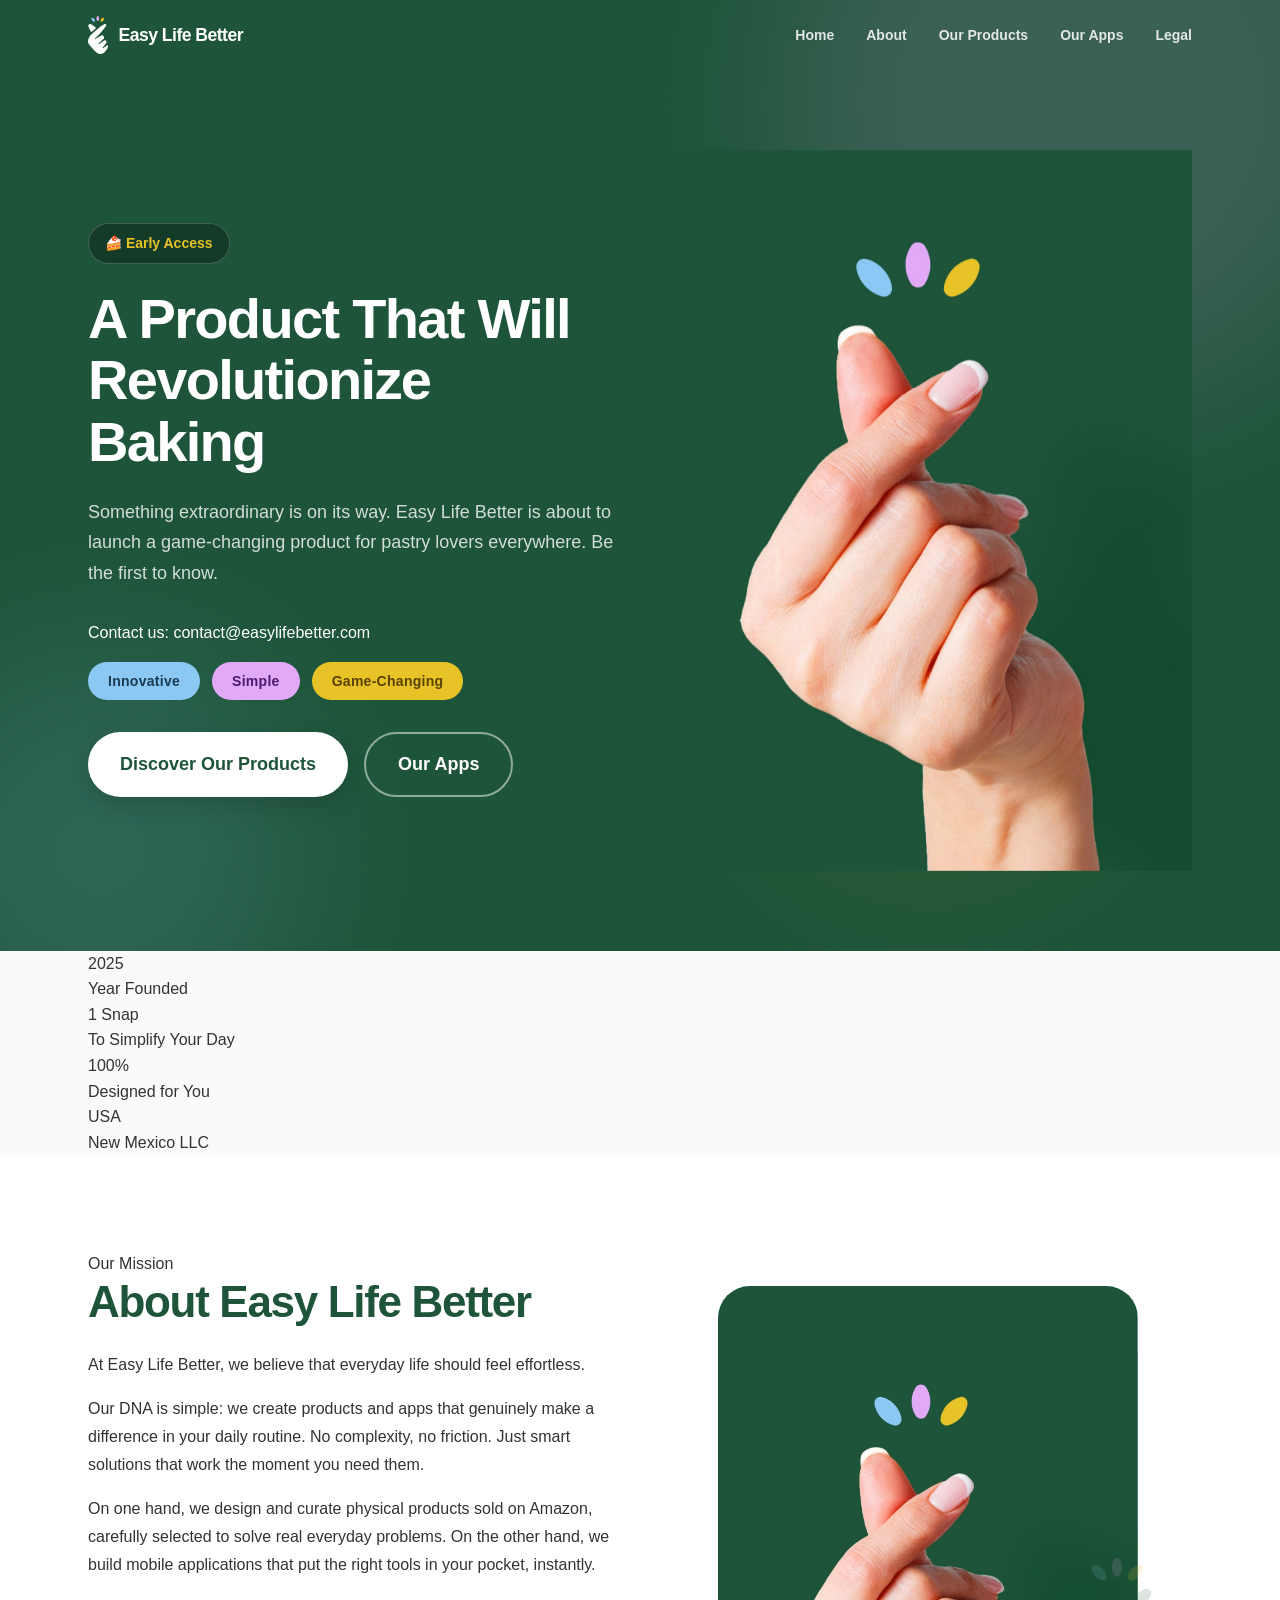
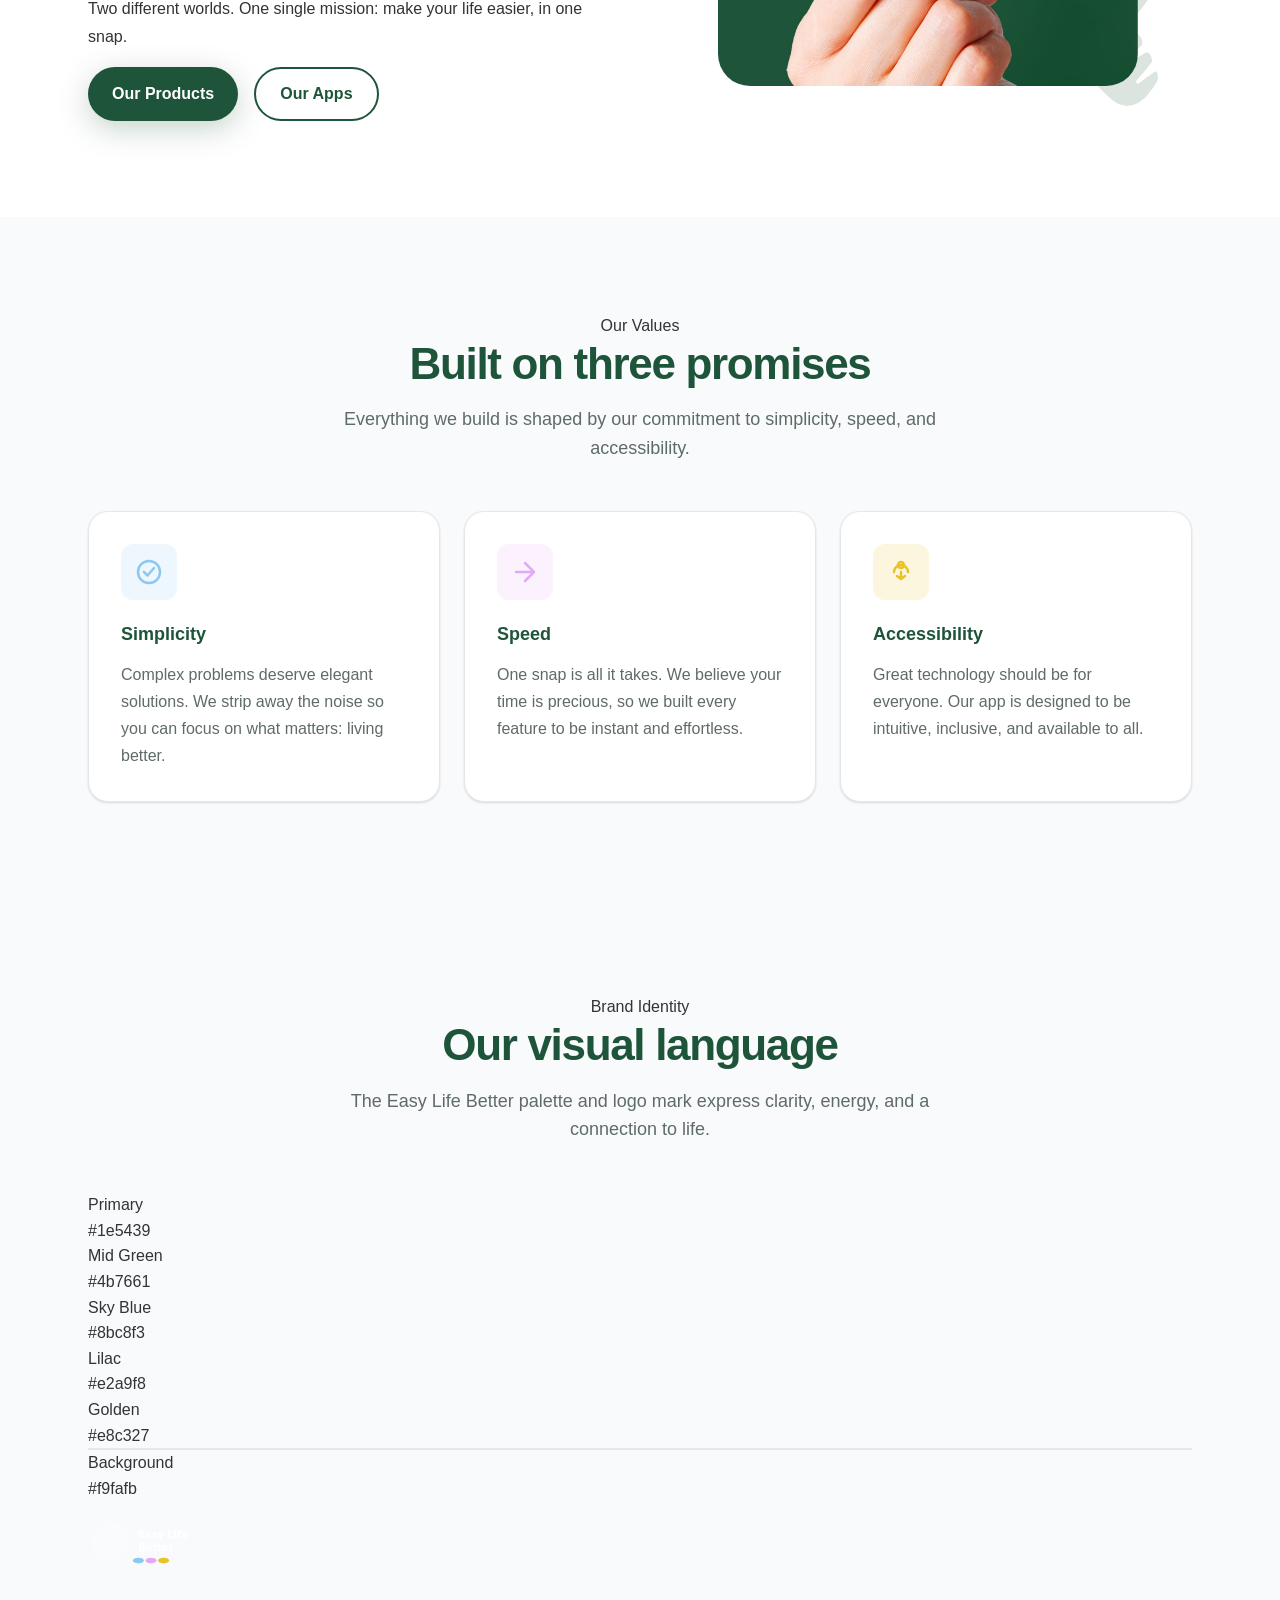
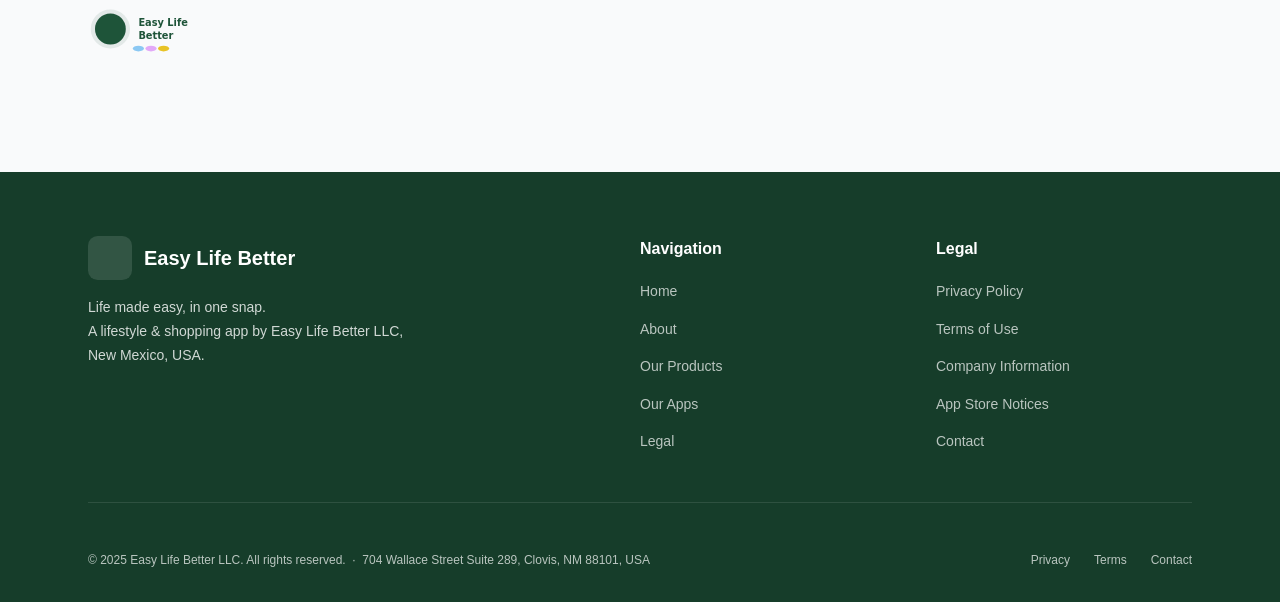
==== commit c64bd1f2: "Retire les formulaires d'inscription, remplacés par un lien email Le formulaire envoyait les adresse" ====
--- a/index.html
+++ b/index.html
@@ -3,244 +3,449 @@
 <head>
   <meta charset="UTF-8" />
   <meta name="viewport" content="width=device-width, initial-scale=1.0" />
-  <title>Easy Eclair Silicone Mold | Easy Life Better</title>
-  <meta name="description" content="Make perfect éclairs at home with Easy Eclair, the silicone mold by Easy Life Better. Fill, freeze, bake. Coming soon on Amazon." />
+  <title>Easy Life Better — Life Made Easy, In One Snap</title>
+  <meta name="description" content="Easy Life Better designs everyday products and mobile apps to simplify your life. Discover our Amazon shop and upcoming app. Life made easy, in one snap." />
+  <meta name="keywords" content="Easy Life Better, lifestyle app, shopping app, life made easy, one snap" />
   <meta name="author" content="Easy Life Better LLC" />
-  <link rel="canonical" href="https://www.easylifebetter.com/" />
-
+
+  <!-- Open Graph -->
   <meta property="og:type"        content="website" />
-  <meta property="og:site_name"   content="Easy Life Better" />
-  <meta property="og:title"       content="Easy Eclair Silicone Mold | Easy Life Better" />
-  <meta property="og:description" content="Make perfect éclairs at home with Easy Eclair, the silicone mold by Easy Life Better. Fill, freeze, bake. Coming soon on Amazon." />
-  <meta property="og:url"         content="https://www.easylifebetter.com/" />
-  <meta property="og:image"       content="https://www.easylifebetter.com/assets/eclair-pistachio.jpg" />
-  <meta property="og:image:alt"   content="Two pistachio raspberry éclairs made with the Easy Eclair mold" />
-
+  <meta property="og:title"       content="Easy Life Better — Life Made Easy, In One Snap" />
+  <meta property="og:description" content="A mobile shopping & lifestyle app that simplifies your everyday life." />
+  <meta property="og:image"       content="assets/logo.png" />
+  <meta property="og:url"         content="https://easylifebetter.com" />
+
+  <!-- Twitter Card -->
   <meta name="twitter:card"        content="summary_large_image" />
-  <meta name="twitter:title"       content="Easy Eclair Silicone Mold | Easy Life Better" />
-  <meta name="twitter:description" content="Perfect éclairs at home, without a piping bag. Fill, freeze, bake." />
-  <meta name="twitter:image"       content="https://www.easylifebetter.com/assets/eclair-pistachio.jpg" />
-
+  <meta name="twitter:title"       content="Easy Life Better" />
+  <meta name="twitter:description" content="Life made easy, in one snap." />
+  <meta name="twitter:image"       content="assets/logo.png" />
+
+  <!-- Favicon -->
   <link rel="icon" type="image/svg+xml" href="assets/elb_picto_dark.svg" />
-  <link rel="preconnect" href="https://fonts.googleapis.com" />
-  <link rel="preconnect" href="https://fonts.gstatic.com" crossorigin />
-  <link rel="stylesheet" href="https://fonts.googleapis.com/css2?family=Plus+Jakarta+Sans:wght@400;600;700;800&display=swap" />
-  <link rel="preload" as="image" href="assets/eclair-pistachio-cut.webp" type="image/webp" />
+
   <link rel="stylesheet" href="assets/style.css" />
 </head>
 <body>
 
-  <nav class="nav" id="main-nav" aria-label="Main navigation">
+
+  <!-- ═══════════════════════════════════════ NAVIGATION -->
+  <nav class="nav" id="main-nav" role="navigation" aria-label="Main navigation">
     <div class="container">
       <div class="nav-inner">
+
         <a href="index.html" class="nav-brand" aria-label="Easy Life Better home">
-          <img src="assets/elb_picto.svg" alt="" width="21" height="38" />
+          <img src="assets/elb_picto.svg" alt="" height="38" />
           <span class="brand-name">Easy Life Better</span>
         </a>
-        <ul class="nav-links" id="site-menu" role="list">
-          <li><a href="index.html"   class="nav-link" aria-current="page">Home</a></li>
-          <li><a href="product.html" class="nav-link">Easy Eclair</a></li>
-          <li><a href="guide.html"   class="nav-link">Guide &amp; Recipes</a></li>
-          <li><a href="legal.html"   class="nav-link">Legal</a></li>
+
+        <ul class="nav-links" role="list">
+          <li><a href="index.html"    class="nav-link" aria-current="page">Home</a></li>
+          <li><a href="#about"        class="nav-link">About</a></li>
+          <li><a href="products.html" class="nav-link">Our Products</a></li>
+          <li><a href="apps.html"     class="nav-link">Our Apps</a></li>
+          <li><a href="legal.html"    class="nav-link">Legal</a></li>
         </ul>
-        <button class="nav-toggle burger" type="button" aria-label="Open menu" aria-expanded="false" aria-controls="site-menu">
-          <span></span><span></span><span></span>
+
+        <button class="nav-toggle burger" aria-label="Open menu" aria-expanded="false" aria-controls="mobile-menu">
+          <span></span>
+          <span></span>
+          <span></span>
         </button>
+
       </div>
     </div>
   </nav>
 
-  <main>
-    <!-- HERO -->
-    <section class="hero" id="hero" aria-label="Easy Eclair">
-      <div class="hero-blob hero-blob-1" aria-hidden="true"></div>
-      <div class="hero-blob hero-blob-2" aria-hidden="true"></div>
-      <div class="hero-blob hero-blob-3" aria-hidden="true"></div>
-
-      <div class="container">
-        <div class="hero-content">
-          <div class="hero-text">
-            <div class="hero-badge">Coming soon on Amazon</div>
-
-            <h1 class="heading-xl hero-title">Easy Eclair</h1>
-
-            <p class="hero-subtitle">
-              Perfect éclairs at home, without a piping bag. Fill, freeze, bake.
-            </p>
-
-            <div class="snap-dots hero-tags" aria-label="Three steps">
-              <span class="snap-dot snap-dot-blue">Fill</span>
-              <span class="snap-dot snap-dot-purple">Freeze</span>
-              <span class="snap-dot snap-dot-yellow">Bake</span>
-            </div>
-
-            <div class="hero-actions">
-              <a href="product.html" class="btn btn-primary btn-lg">Discover Easy Eclair</a>
-              <a href="guide.html#recipes" class="btn btn-outline btn-lg">See the recipes</a>
-            </div>
-          </div>
-
-          <div class="hero-visual">
-            <div class="hero-eclair">
-              <picture>
-                <source srcset="assets/eclair-pistachio-cut.webp" type="image/webp" />
-                <img src="assets/eclair-pistachio-cut.png" width="900" height="1354"
-                     alt="Two pistachio raspberry éclairs made with the Easy Eclair mold"
-                     fetchpriority="high" decoding="async" />
-              </picture>
-            </div>
-          </div>
-        </div>
-      </div>
-    </section>
-
-    <!-- THE MOLD AND THE RESULT -->
-    <section class="pair section" id="mold" aria-labelledby="pair-title">
-      <div class="container">
-        <header class="section-header reveal">
-          <h2 class="heading-lg section-title" id="pair-title">One mold, six éclairs</h2>
-          <p class="section-desc">The silicone mold on the left gives you the éclairs on the right.</p>
-        </header>
-
-        <div class="pair-grid">
-          <figure class="pair-item reveal">
-            <picture>
-              <source srcset="assets/mold-empty.webp" type="image/webp" />
-              <img src="assets/mold-empty.jpg" width="1199" height="1600" loading="lazy" decoding="async"
-                   alt="The empty Easy Eclair silicone mold seen from above, with six fluted éclair cavities" />
-            </picture>
-            <figcaption>
-              <span class="pair-title">The mold</span>
-              <span class="pair-line">Six fluted cavities in food grade silicone.</span>
-            </figcaption>
-          </figure>
-
-          <div class="pair-arrow" aria-hidden="true">
-            <svg width="24" height="24" viewBox="0 0 24 24" fill="none" stroke="currentColor" stroke-width="2.5" stroke-linecap="round" stroke-linejoin="round"><path d="M5 12h14M13 6l6 6-6 6"/></svg>
-          </div>
-
-          <figure class="pair-item reveal">
-            <picture>
-              <source srcset="assets/eclair-chocolate-top.webp" type="image/webp" />
-              <img src="assets/eclair-chocolate-top.jpg" width="1200" height="1600" loading="lazy" decoding="async"
-                   alt="Three chocolate glazed éclairs with even fluted shells, seen from above" />
-            </picture>
-            <figcaption>
-              <span class="pair-title">What you get</span>
-              <span class="pair-line">Éclairs with the same clean shape, every time.</span>
-            </figcaption>
-          </figure>
-        </div>
-      </div>
-    </section>
-
-    <!-- ABOUT -->
-    <section class="about section" id="about" aria-labelledby="about-title">
-      <div class="container">
-        <div class="about-grid">
-          <div class="about-text reveal">
-            <h2 class="heading-lg about-title" id="about-title">About Easy Life Better</h2>
-            <p class="about-desc">
-              We design simple products that remove the hard part of everyday tasks.
-            </p>
-            <p class="about-desc">
-              Our first product is Easy Eclair, a silicone mold that gives home bakers the regular,
-              elegant éclairs usually reserved for pastry shops. You fill it, you freeze it, you bake.
-              That's the whole idea behind the brand: life made easy, in one snap.
-            </p>
-            <div style="margin-top:0.5rem;">
-              <a href="product.html" class="btn btn-primary">Discover Easy Eclair</a>
-            </div>
-          </div>
-
-          <div class="about-image-wrap reveal">
-            <div class="about-image-card" style="position:relative;overflow:visible;padding:0;background:transparent;box-shadow:none;">
-              <picture>
-                <source srcset="assets/snap_hand.webp" type="image/webp" />
-                <img src="assets/snap_hand.jpg" width="751" height="1334" loading="lazy" decoding="async"
-                     alt="A hand snapping its fingers, the Easy Life Better symbol"
-                     class="about-img" />
-              </picture>
-              <img src="assets/snap_green.svg" alt="" class="about-deco" aria-hidden="true" />
-            </div>
-          </div>
-        </div>
-      </div>
-    </section>
-
-    <!-- AMAZON CTA -->
-    <section class="amazon-section" id="amazon" aria-labelledby="amazon-title">
-      <div class="hero-blob hero-blob-3" aria-hidden="true"></div>
-      <div class="container amazon-inner">
-        <h2 class="heading-lg amazon-title" id="amazon-title">Easy Eclair is coming soon on Amazon</h2>
-        <img src="assets/amazon_logo.png" alt="Amazon" class="amazon-logo" width="99" height="36" loading="lazy" />
-        <div>
-          <a href="#" data-amazon-link class="btn btn-amazon btn-lg">Visit our Amazon store</a>
-        </div>
-      </div>
-    </section>
-
-    <!-- INSTAGRAM -->
-    <section class="insta" aria-labelledby="insta-title">
-      <div class="container reveal">
-        <h2 class="heading-lg insta-title" id="insta-title">Tag us @easy_life_better</h2>
-        <p class="insta-desc">We love seeing what you bake.</p>
-        <a href="https://instagram.com/easy_life_better" class="btn btn-insta btn-lg" target="_blank" rel="noopener">
-          <svg width="20" height="20" viewBox="0 0 24 24" fill="none" stroke="currentColor" stroke-width="2" aria-hidden="true"><rect x="3" y="3" width="18" height="18" rx="5"/><circle cx="12" cy="12" r="4"/><circle cx="17.5" cy="6.5" r="1" fill="currentColor"/></svg>
-          Follow us on Instagram
-        </a>
-      </div>
-    </section>
-  </main>
-
-  <footer class="footer" aria-label="Site footer">
-    <div class="container">
+  <!-- ═══════════════════════════════════════ HERO -->
+  <section class="hero" id="hero" aria-label="Hero">
+
+    <!-- decorative background blobs -->
+    <div class="hero-blob hero-blob-1" aria-hidden="true"></div>
+    <div class="hero-blob hero-blob-2" aria-hidden="true"></div>
+    <div class="hero-blob hero-blob-3" aria-hidden="true"></div>
+
+    <div class="container">
+      <div class="hero-content">
+
+        <!-- Text side -->
+        <div class="hero-text">
+          <div class="hero-badge" aria-label="Early access badge">
+            🍰 Early Access
+          </div>
+
+          <h1 class="heading-xl hero-title">
+            A Product That Will<br />Revolutionize Baking
+          </h1>
+
+          <p class="hero-subtitle">
+            Something extraordinary is on its way. Easy Life Better is about to launch a
+            game-changing product for pastry lovers everywhere. Be the first to know.
+          </p>
+
+          <!-- Contact par email (le formulaire d'inscription arrivera avec le nouveau site) -->
+          <p class="hero-form-note"><a class="hero-form-btn" href="mailto:contact@easylifebetter.com">Contact us: contact@easylifebetter.com</a></p>
+
+          <!-- Brand accent tags -->
+          <div class="snap-dots hero-tags" aria-label="Product highlights" style="margin-top:1rem;">
+            <span class="snap-dot snap-dot-blue">Innovative</span>
+            <span class="snap-dot snap-dot-purple">Simple</span>
+            <span class="snap-dot snap-dot-yellow">Game-Changing</span>
+          </div>
+
+          <div class="hero-actions">
+            <a href="products.html" class="btn btn-primary btn-lg" aria-label="Discover our products">
+              Discover Our Products
+            </a>
+            <a href="apps.html" class="btn btn-outline btn-lg" aria-label="See our apps">
+              Our Apps
+            </a>
+          </div>
+        </div>
+
+        <!-- Visual side -->
+        <div class="hero-visual">
+          <img
+            src="assets/snap-fond-vert.jpg"
+            alt="Life made easy in one snap"
+            class="hero-snap-img"
+            loading="eager"
+          />
+        </div>
+
+      </div>
+    </div>
+  </section>
+
+  <!-- ═══════════════════════════════════════ STATS BAR -->
+  <div class="stats-bar" aria-label="Key figures">
+    <div class="container">
+      <div class="stats-inner">
+        <div class="stat reveal">
+          <div class="stat-number">2025</div>
+          <div class="stat-label">Year Founded</div>
+        </div>
+        <div class="stat reveal">
+          <div class="stat-number">1 Snap</div>
+          <div class="stat-label">To Simplify Your Day</div>
+        </div>
+        <div class="stat reveal">
+          <div class="stat-number">100%</div>
+          <div class="stat-label">Designed for You</div>
+        </div>
+        <div class="stat reveal">
+          <div class="stat-number">USA</div>
+          <div class="stat-label">New Mexico LLC</div>
+        </div>
+      </div>
+    </div>
+  </div>
+
+  <!-- ═══════════════════════════════════════ ABOUT -->
+  <section class="about section" id="about" aria-label="About Easy Life Better">
+    <div class="container">
+      <div class="about-grid">
+
+        <div class="about-text reveal">
+          <div class="about-label">Our Mission</div>
+          <h2 class="heading-lg about-title">About Easy Life Better</h2>
+          <p class="about-desc">
+            At Easy Life Better, we believe that everyday life should feel effortless.
+          </p>
+          <p class="about-desc">
+            Our DNA is simple: we create products and apps that genuinely make a difference in your daily
+            routine. No complexity, no friction. Just smart solutions that work the moment you need them.
+          </p>
+          <p class="about-desc">
+            On one hand, we design and curate physical products sold on Amazon, carefully selected to solve
+            real everyday problems. On the other hand, we build mobile applications that put the right tools
+            in your pocket, instantly.
+          </p>
+          <p class="about-desc">
+            Two different worlds. One single mission: make your life easier, in one snap.
+          </p>
+          <div style="display:flex;gap:1rem;flex-wrap:wrap;margin-top:0.5rem;">
+            <a href="products.html" class="btn btn-primary" aria-label="See our products">Our Products</a>
+            <a href="apps.html" class="btn btn-outline" style="color:var(--color-primary);border-color:var(--color-primary);" aria-label="See our apps">Our Apps</a>
+          </div>
+        </div>
+
+        <div class="about-image-wrap reveal">
+          <div class="about-image-card" style="position:relative;overflow:visible;padding:0;background:transparent;box-shadow:none;" aria-label="Easy Life Better snap hand image">
+            <img
+              src="assets/snap_hand.jpg"
+              alt="Easy Life Better: life made easy in one snap"
+              class="about-img"
+            />
+            <img
+              src="assets/snap_green.svg"
+              alt=""
+              class="about-deco"
+              aria-hidden="true"
+            />
+          </div>
+        </div>
+
+      </div>
+    </div>
+  </section>
+
+  <!-- ═══════════════════════════════════════ VALUES -->
+  <section class="values section" id="values" aria-label="Our values">
+    <div class="container">
+
+      <header class="section-header reveal">
+        <div class="section-label">Our Values</div>
+        <h2 class="heading-lg section-title">Built on three promises</h2>
+        <p class="section-desc">Everything we build is shaped by our commitment to simplicity, speed, and accessibility.</p>
+      </header>
+
+      <div class="cards-grid">
+
+        <!-- Simplicity -->
+        <article class="value-card reveal" aria-label="Simplicity value">
+          <div class="value-icon" style="background:rgba(139,200,243,0.15);" aria-hidden="true">
+            <svg viewBox="0 0 28 28" fill="none" xmlns="http://www.w3.org/2000/svg">
+              <circle cx="14" cy="14" r="11" stroke="#8bc8f3" stroke-width="2.5"/>
+              <path d="M9 14l3.5 3.5L19 10" stroke="#8bc8f3" stroke-width="2.5" stroke-linecap="round" stroke-linejoin="round"/>
+            </svg>
+          </div>
+          <h3 class="value-title">Simplicity</h3>
+          <p class="value-desc">Complex problems deserve elegant solutions. We strip away the noise so you can focus on what matters: living better.</p>
+        </article>
+
+        <!-- Speed -->
+        <article class="value-card reveal" aria-label="Speed value">
+          <div class="value-icon" style="background:rgba(226,169,248,0.15);" aria-hidden="true">
+            <svg viewBox="0 0 28 28" fill="none" xmlns="http://www.w3.org/2000/svg">
+              <path d="M5 14h18M14 5l9 9-9 9" stroke="#e2a9f8" stroke-width="2.5" stroke-linecap="round" stroke-linejoin="round"/>
+            </svg>
+          </div>
+          <h3 class="value-title">Speed</h3>
+          <p class="value-desc">One snap is all it takes. We believe your time is precious, so we built every feature to be instant and effortless.</p>
+        </article>
+
+        <!-- Accessibility -->
+        <article class="value-card reveal" aria-label="Accessibility value">
+          <div class="value-icon" style="background:rgba(232,195,39,0.15);" aria-hidden="true">
+            <svg viewBox="0 0 28 28" fill="none" xmlns="http://www.w3.org/2000/svg">
+              <circle cx="14" cy="7" r="3" stroke="#e8c327" stroke-width="2.5"/>
+              <path d="M7 14a7 7 0 0114 0M14 14v7M10 18l4 3 4-3" stroke="#e8c327" stroke-width="2.5" stroke-linecap="round" stroke-linejoin="round"/>
+            </svg>
+          </div>
+          <h3 class="value-title">Accessibility</h3>
+          <p class="value-desc">Great technology should be for everyone. Our app is designed to be intuitive, inclusive, and available to all.</p>
+        </article>
+
+      </div>
+    </div>
+  </section>
+
+  <!-- ═══════════════════════════════════════ BRAND IDENTITY -->
+  <section class="brand-identity section" id="brand" aria-label="Brand identity">
+    <div class="container">
+
+      <header class="section-header reveal">
+        <div class="section-label">Brand Identity</div>
+        <h2 class="heading-lg section-title">Our visual language</h2>
+        <p class="section-desc">The Easy Life Better palette and logo mark express clarity, energy, and a connection to life.</p>
+      </header>
+
+      <!-- Colour swatches -->
+      <div class="brand-swatches reveal" role="list" aria-label="Brand colour palette">
+
+        <div class="swatch" role="listitem">
+          <div class="swatch-color" style="background:#1e5439;" aria-label="Primary green colour"></div>
+          <div class="swatch-info">
+            <div class="swatch-name">Primary</div>
+            <div class="swatch-hex">#1e5439</div>
+          </div>
+        </div>
+
+        <div class="swatch" role="listitem">
+          <div class="swatch-color" style="background:#4b7661;" aria-label="Mid green colour"></div>
+          <div class="swatch-info">
+            <div class="swatch-name">Mid Green</div>
+            <div class="swatch-hex">#4b7661</div>
+          </div>
+        </div>
+
+        <div class="swatch" role="listitem">
+          <div class="swatch-color" style="background:#8bc8f3;" aria-label="Accent blue colour"></div>
+          <div class="swatch-info">
+            <div class="swatch-name">Sky Blue</div>
+            <div class="swatch-hex">#8bc8f3</div>
+          </div>
+        </div>
+
+        <div class="swatch" role="listitem">
+          <div class="swatch-color" style="background:#e2a9f8;" aria-label="Accent purple colour"></div>
+          <div class="swatch-info">
+            <div class="swatch-name">Lilac</div>
+            <div class="swatch-hex">#e2a9f8</div>
+          </div>
+        </div>
+
+        <div class="swatch" role="listitem">
+          <div class="swatch-color" style="background:#e8c327;" aria-label="Accent yellow colour"></div>
+          <div class="swatch-info">
+            <div class="swatch-name">Golden</div>
+            <div class="swatch-hex">#e8c327</div>
+          </div>
+        </div>
+
+        <div class="swatch" role="listitem">
+          <div class="swatch-color" style="background:#f9fafb;border:1px solid #e5e7eb;" aria-label="Light background colour"></div>
+          <div class="swatch-info">
+            <div class="swatch-name">Background</div>
+            <div class="swatch-hex">#f9fafb</div>
+          </div>
+        </div>
+
+      </div>
+
+      <!-- Logo variants -->
+      <div class="brand-logo-variants reveal" aria-label="Logo variants">
+
+        <div class="logo-variant logo-variant-dark" aria-label="Logo on dark green background">
+          <svg width="140" height="80" viewBox="0 0 200 80" fill="none" xmlns="http://www.w3.org/2000/svg" aria-label="Easy Life Better logo on dark background">
+            <circle cx="32" cy="40" r="28" fill="white" fill-opacity="0.15"/>
+            <text x="32" y="52" text-anchor="middle" font-size="30" font-family="system-ui">🌿</text>
+            <text x="72" y="36" font-size="14" font-weight="800" fill="white" font-family="system-ui, sans-serif">Easy Life</text>
+            <text x="72" y="54" font-size="14" font-weight="800" fill="white" font-family="system-ui, sans-serif">Better</text>
+            <ellipse cx="72" cy="68" rx="8" ry="4" fill="#8bc8f3"/>
+            <ellipse cx="90" cy="68" rx="8" ry="4" fill="#e2a9f8"/>
+            <ellipse cx="108" cy="68" rx="8" ry="4" fill="#e8c327"/>
+          </svg>
+        </div>
+
+        <div class="logo-variant logo-variant-light" aria-label="Logo on light background">
+          <svg width="140" height="80" viewBox="0 0 200 80" fill="none" xmlns="http://www.w3.org/2000/svg" aria-label="Easy Life Better logo on light background">
+            <circle cx="32" cy="40" r="28" fill="#1e5439" fill-opacity="0.1"/>
+            <circle cx="32" cy="40" r="22" fill="#1e5439"/>
+            <text x="32" y="52" text-anchor="middle" font-size="26" font-family="system-ui">🌿</text>
+            <text x="72" y="36" font-size="14" font-weight="800" fill="#1e5439" font-family="system-ui, sans-serif">Easy Life</text>
+            <text x="72" y="54" font-size="14" font-weight="800" fill="#1e5439" font-family="system-ui, sans-serif">Better</text>
+            <ellipse cx="72" cy="68" rx="8" ry="4" fill="#8bc8f3"/>
+            <ellipse cx="90" cy="68" rx="8" ry="4" fill="#e2a9f8"/>
+            <ellipse cx="108" cy="68" rx="8" ry="4" fill="#e8c327"/>
+          </svg>
+        </div>
+
+      </div>
+    </div>
+  </section>
+
+  <!-- ═══════════════════════════════════════ FOOTER -->
+  <footer class="footer" role="contentinfo" aria-label="Site footer">
+    <div class="container">
+
       <div class="footer-top">
+
+        <!-- Brand col -->
         <div>
           <div class="footer-brand-logo">
-            <img src="assets/elb_picto.svg" alt="" class="footer-picto" width="24" height="44" />
+            <svg width="44" height="44" viewBox="0 0 72 72" fill="none" xmlns="http://www.w3.org/2000/svg" aria-hidden="true">
+              <rect width="72" height="72" rx="16" fill="white" fill-opacity="0.12"/>
+              <text x="36" y="52" text-anchor="middle" font-size="38" font-family="system-ui">🌿</text>
+            </svg>
             <span class="footer-brand-name">Easy Life Better</span>
           </div>
           <p class="footer-brand-desc">
             Life made easy, in one snap.<br />
-            Makers of Easy Eclair, the silicone éclair mold.<br />
-            Easy Life Better LLC, New Mexico, USA.
-          </p>
-        </div>
+            A lifestyle &amp; shopping app by Easy Life Better LLC,<br />
+            New Mexico, USA.
+          </p>
+        </div>
+
+        <!-- Navigation col -->
         <div>
-          <h2 class="footer-col-title">Navigation</h2>
+          <div class="footer-col-title">Navigation</div>
           <ul class="footer-links" role="list">
-            <li><a href="index.html"   class="footer-link">Home</a></li>
-            <li><a href="product.html" class="footer-link">Easy Eclair</a></li>
-            <li><a href="guide.html"   class="footer-link">Guide &amp; Recipes</a></li>
-            <li><a href="legal.html"   class="footer-link">Legal</a></li>
+            <li><a href="index.html"      class="footer-link">Home</a></li>
+            <li><a href="#about"          class="footer-link">About</a></li>
+            <li><a href="products.html"   class="footer-link">Our Products</a></li>
+            <li><a href="apps.html"       class="footer-link">Our Apps</a></li>
+            <li><a href="legal.html"      class="footer-link">Legal</a></li>
           </ul>
         </div>
+
+        <!-- Legal col -->
         <div>
-          <h2 class="footer-col-title">Information</h2>
+          <div class="footer-col-title">Legal</div>
           <ul class="footer-links" role="list">
-            <li><a href="legal.html#privacy-policy"      class="footer-link">Privacy Policy</a></li>
-            <li><a href="legal.html#terms-of-use"        class="footer-link">Terms of Use</a></li>
-            <li><a href="legal.html#product-information" class="footer-link">Product information</a></li>
-            <li><a href="mailto:contact@easylifebetter.com" class="footer-link">contact@easylifebetter.com</a></li>
-            <li><a href="https://instagram.com/easy_life_better" class="footer-link" target="_blank" rel="noopener">Instagram @easy_life_better</a></li>
+            <li><a href="legal.html#privacy-policy" class="footer-link">Privacy Policy</a></li>
+            <li><a href="legal.html#terms-of-use"   class="footer-link">Terms of Use</a></li>
+            <li><a href="legal.html#company-info"   class="footer-link">Company Information</a></li>
+            <li><a href="legal.html#app-notices"    class="footer-link">App Store Notices</a></li>
+            <li><a href="legal.html#contact"        class="footer-link">Contact</a></li>
           </ul>
         </div>
-      </div>
+
+      </div>
+
+      <!-- Footer bottom -->
       <div class="footer-bottom">
         <p class="footer-copy">
-          &copy; 2026 Easy Life Better LLC. All rights reserved. &middot;
-          704 Wallace St, Suite 289, Clovis, NM 88101, USA
+          © 2025 Easy Life Better LLC. All rights reserved. &nbsp;·&nbsp;
+          704 Wallace Street Suite 289, Clovis, NM 88101, USA
         </p>
         <div class="footer-legal-links">
           <a href="legal.html#privacy-policy" class="footer-legal-link">Privacy</a>
           <a href="legal.html#terms-of-use"   class="footer-legal-link">Terms</a>
-          <a href="legal.html#contact"        class="footer-legal-link">Contact</a>
-        </div>
-      </div>
+          <a href="legal.html#contact"         class="footer-legal-link">Contact</a>
+        </div>
+      </div>
+
     </div>
   </footer>
 
-  <script src="assets/site.js" defer></script>
+  <!-- ═══════════════════════════════════════ SCRIPTS -->
+  <script>
+    // Navbar scroll + logo swap
+    const nav = document.getElementById('main-nav');
+    const logo = document.querySelector('.nav-brand img');
+    window.addEventListener('scroll', () => {
+      if (window.scrollY > 60) {
+        nav.classList.add('scrolled');
+        if (logo) logo.src = 'assets/elb_picto_dark.svg';
+      } else {
+        nav.classList.remove('scrolled');
+        if (logo) logo.src = 'assets/elb_picto.svg';
+      }
+    }, { passive: true });
+    // Run once on load
+    if (window.scrollY > 60) {
+      nav.classList.add('scrolled');
+      if (logo) logo.src = 'assets/elb_picto_dark.svg';
+    }
+
+    // Burger menu
+    const burger = document.querySelector('.burger');
+    const navLinks = document.querySelector('.nav-links');
+    if (burger && navLinks) {
+      burger.addEventListener('click', () => {
+        navLinks.classList.toggle('nav-open');
+        burger.classList.toggle('active');
+        burger.setAttribute('aria-expanded', navLinks.classList.contains('nav-open'));
+      });
+      document.querySelectorAll('.nav-links a').forEach(link => {
+        link.addEventListener('click', () => {
+          navLinks.classList.remove('nav-open');
+          burger.classList.remove('active');
+          burger.setAttribute('aria-expanded', 'false');
+        });
+      });
+    }
+
+    // Scroll reveal
+    const revealObserver = new IntersectionObserver(
+      entries => entries.forEach(e => { if (e.isIntersecting) { e.target.classList.add('visible'); revealObserver.unobserve(e.target); } }),
+      { threshold: 0.12 }
+    );
+    document.querySelectorAll('.reveal').forEach(el => revealObserver.observe(el));
+
+  </script>
+
 </body>
 </html>
